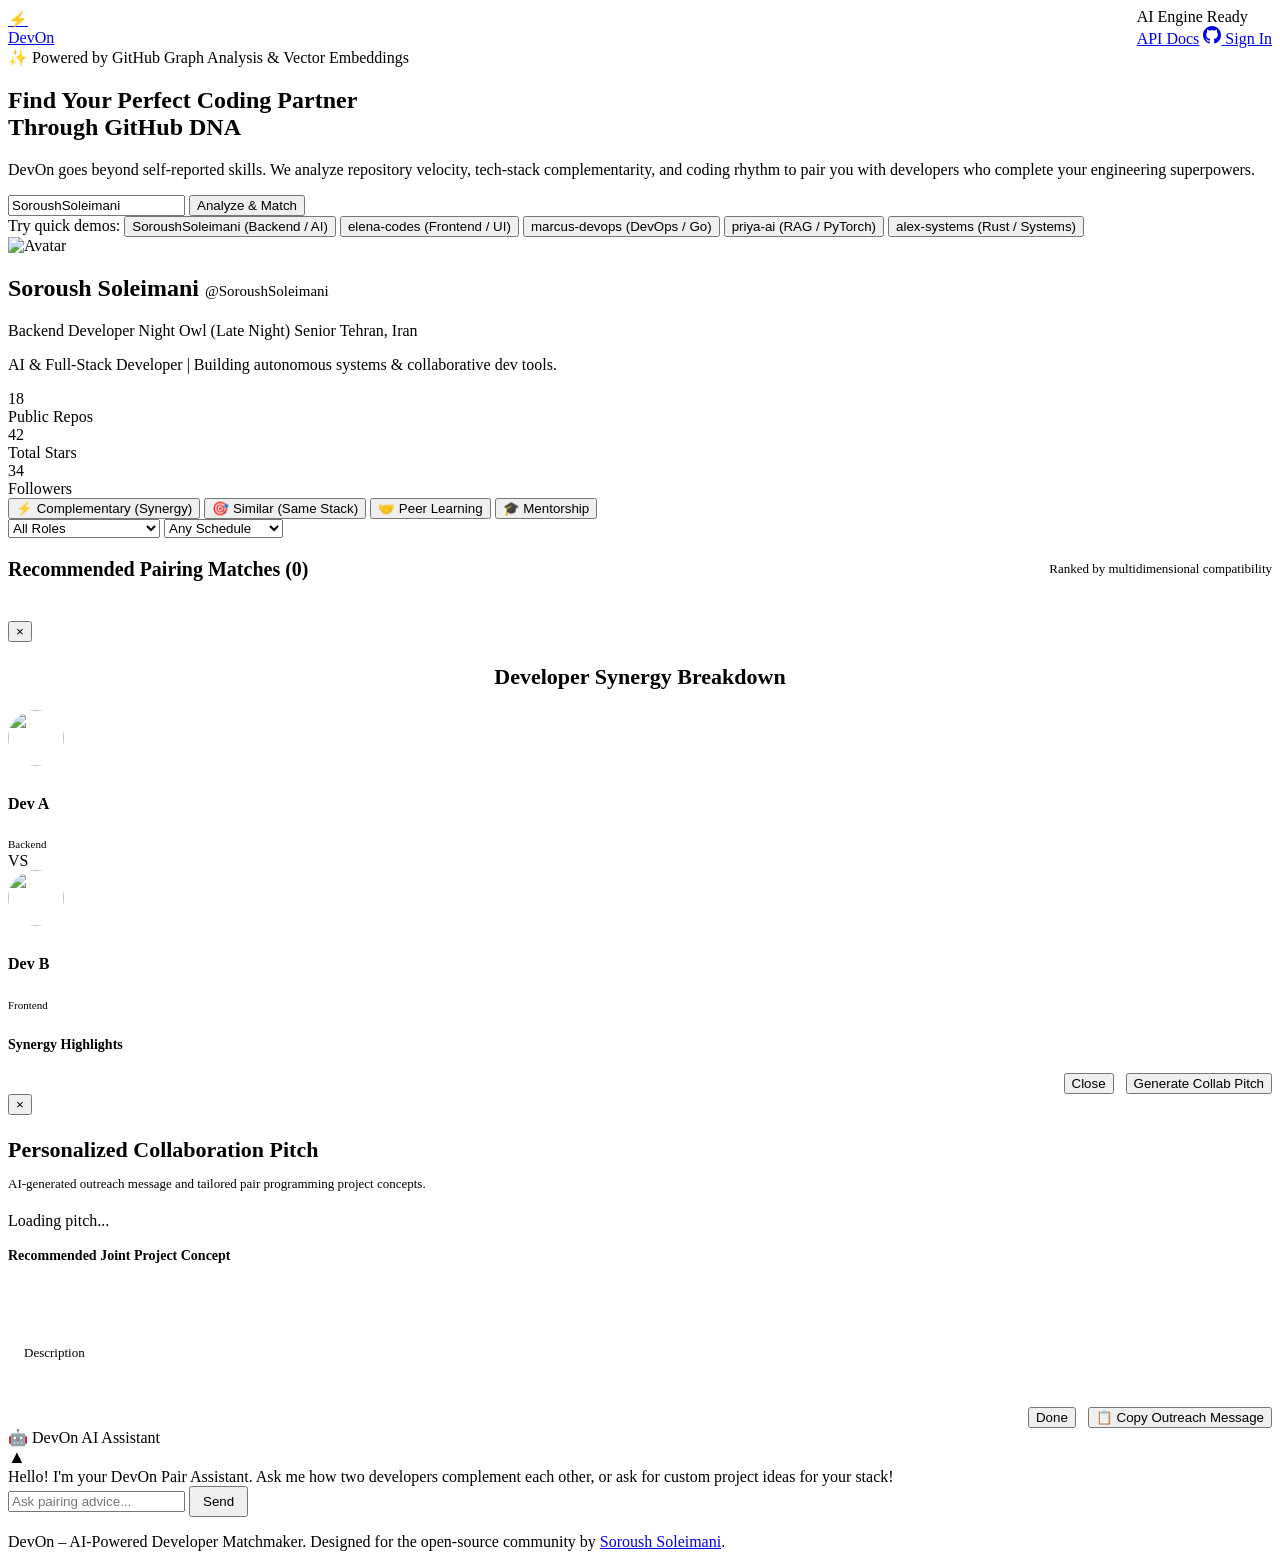
==== frontend/index.html @ 2d8e063f "feat(frontend): build modern matchmaking dashboard with live GitHub analyzer" ====
<!DOCTYPE html>
<html lang="en">
<head>
  <meta charset="UTF-8">
  <meta name="viewport" content="width=device-width, initial-scale=1.0">
  <title>DevOn – AI Developer Matchmaker</title>
  <meta name="description" content="AI-powered developer matchmaker finding compatible coding partners using GitHub data analysis, work rhythm insights, and vector embeddings.">
  <link rel="preconnect" href="https://fonts.googleapis.com">
  <link rel="preconnect" href="https://fonts.gstatic.com" crossorigin>
  <link href="https://fonts.googleapis.com/css2?family=Outfit:wght@400;500;600;700;800&family=Inter:wght@400;500;600&display=swap" rel="stylesheet">
  <link rel="stylesheet" href="/static/css/style.css">
  <link rel="icon" href="data:image/svg+xml,<svg xmlns=%22http://www.w3.org/2000/svg%22 viewBox=%220 0 100 100%22><text y=%22.9em%22 font-size=%2290%22>⚡</text></svg>">
</head>
<body>

  <!-- Navigation -->
  <header class="navbar">
    <div class="container" style="display: flex; justify-content: space-between; align-items: center; width: 100%;">
      <a href="/" class="logo-group">
        <div class="logo-icon">⚡</div>
        <div class="logo-text">DevOn</div>
      </a>
      <div class="nav-links">
        <div class="status-badge" id="systemStatus">
          <div class="status-dot"></div>
          <span>AI Engine Ready</span>
        </div>
        <a href="/docs" target="_blank" class="btn btn-glass" id="apiDocsBtn">API Docs</a>
        <a href="/api/v1/auth/login" class="btn btn-primary" id="githubAuthBtn">
          <svg width="18" height="18" viewBox="0 0 24 24" fill="currentColor">
            <path d="M12 0C5.37 0 0 5.37 0 12c0 5.31 3.435 9.795 8.205 11.385.6.105.825-.255.825-.57 0-.285-.015-1.23-.015-2.235-3.015.555-3.795-.735-4.035-1.41-.135-.345-.72-1.41-1.23-1.695-.42-.225-1.02-.78-.015-.795.945-.015 1.62.87 1.845 1.23 1.08 1.815 2.805 1.305 3.495.99.105-.78.42-1.305.765-1.605-2.67-.3-5.46-1.335-5.46-5.925 0-1.305.465-2.385 1.23-3.225-.12-.3-.54-1.53.12-3.18 0 0 1.005-.315 3.3 1.23.96-.27 1.98-.405 3-.405s2.04.135 3 .405c2.295-1.56 3.3-1.23 3.3-1.23.66 1.65.24 2.88.12 3.18.765.84 1.23 1.905 1.23 3.225 0 4.605-2.805 5.625-5.475 5.925.435.375.81 1.095.81 2.22 0 1.605-.015 2.895-.015 3.3 0 .315.225.69.825.57A12.02 12.02 0 0024 12c0-6.63-5.37-12-12-12z"/>
          </svg>
          <span>Sign In</span>
        </a>
      </div>
    </div>
  </header>

  <main class="container">
    <!-- Hero Section -->
    <section class="hero-section">
      <div class="hero-pill">✨ Powered by GitHub Graph Analysis & Vector Embeddings</div>
      <h1 class="hero-title">Find Your Perfect Coding Partner<br>Through <span>GitHub DNA</span></h1>
      <p class="hero-subtitle">
        DevOn goes beyond self-reported skills. We analyze repository velocity, tech-stack complementarity, 
        and coding rhythm to pair you with developers who complete your engineering superpowers.
      </p>

      <!-- Live Search Box -->
      <div class="search-container">
        <form id="searchForm" class="search-box">
          <input type="text" id="usernameInput" class="search-input" placeholder="Enter any GitHub username (e.g. SoroushSoleimani)..." autocomplete="off" value="SoroushSoleimani">
          <button type="submit" class="btn btn-primary" id="analyzeBtn">Analyze & Match</button>
        </form>
      </div>

      <!-- Quick Seed Selection -->
      <div class="quick-picks">
        <span class="quick-label">Try quick demos:</span>
        <button class="badge-tag active" data-user="SoroushSoleimani">SoroushSoleimani (Backend / AI)</button>
        <button class="badge-tag" data-user="elena-codes">elena-codes (Frontend / UI)</button>
        <button class="badge-tag" data-user="marcus-devops">marcus-devops (DevOps / Go)</button>
        <button class="badge-tag" data-user="priya-ai">priya-ai (RAG / PyTorch)</button>
        <button class="badge-tag" data-user="alex-systems">alex-systems (Rust / Systems)</button>
      </div>
    </section>

    <!-- Active User Profile Banner -->
    <section class="user-banner" id="userBanner">
      <div class="user-banner-grid">
        <div class="user-avatar-wrap">
          <img id="userAvatar" src="https://avatars.githubusercontent.com/u/140951703?v=4" alt="Avatar" class="user-avatar">
        </div>
        <div class="user-info">
          <h2 id="userName">Soroush Soleimani <span style="font-size: 15px; color: var(--text-muted); font-weight: normal;" id="userLogin">@SoroushSoleimani</span></h2>
          <div class="user-meta-chips" id="userChips">
            <span class="chip chip-role" id="userRoleChip">Backend Developer</span>
            <span class="chip chip-rhythm" id="userRhythmChip">Night Owl (Late Night)</span>
            <span class="chip" id="userTierChip">Senior</span>
            <span class="chip" id="userLocationChip">Tehran, Iran</span>
          </div>
          <p class="user-bio" id="userBio">AI & Full-Stack Developer | Building autonomous systems & collaborative dev tools.</p>
        </div>
        <div class="user-stats-box">
          <div class="stat-item">
            <div class="stat-value" id="userReposCount">18</div>
            <div class="stat-label">Public Repos</div>
          </div>
          <div class="stat-item">
            <div class="stat-value" id="userStarsCount">42</div>
            <div class="stat-label">Total Stars</div>
          </div>
          <div class="stat-item">
            <div class="stat-value" id="userFollowersCount">34</div>
            <div class="stat-label">Followers</div>
          </div>
        </div>
      </div>
    </section>

    <!-- Filter Controls Bar -->
    <section class="filter-bar">
      <div class="mode-pills" id="modePills">
        <button class="mode-pill active" data-mode="complementary">⚡ Complementary (Synergy)</button>
        <button class="mode-pill" data-mode="similar">🎯 Similar (Same Stack)</button>
        <button class="mode-pill" data-mode="peer_learning">🤝 Peer Learning</button>
        <button class="mode-pill" data-mode="mentorship">🎓 Mentorship</button>
      </div>

      <div class="filter-selects">
        <select id="roleFilter" class="select-custom">
          <option value="">All Roles</option>
          <option value="Frontend Developer">Frontend Developer</option>
          <option value="Backend Developer">Backend Developer</option>
          <option value="DevOps & Cloud">DevOps & Cloud</option>
          <option value="AI / Machine Learning">AI / Machine Learning</option>
          <option value="Systems / Low-Level">Systems / Low-Level</option>
          <option value="Mobile Developer">Mobile Developer</option>
        </select>
        <select id="rhythmFilter" class="select-custom">
          <option value="">Any Schedule</option>
          <option value="Night Owl (Late Night)">Night Owl</option>
          <option value="Early Bird (Morning)">Early Bird</option>
          <option value="Balanced">Steady All-Day</option>
          <option value="Weekend Focus">Weekend Focus</option>
        </select>
      </div>
    </section>

    <!-- Matches Grid -->
    <section>
      <div style="display: flex; justify-content: space-between; align-items: center; margin-bottom: 20px;">
        <h3 style="font-size: 20px; font-weight: 700;">Recommended Pairing Matches (<span id="matchesCount">0</span>)</h3>
        <span style="font-size: 13px; color: var(--text-muted);">Ranked by multidimensional compatibility</span>
      </div>
      <div class="matches-grid" id="matchesGrid">
        <!-- Rendered dynamically by app.js -->
      </div>
    </section>
  </main>

  <!-- Side-by-Side Comparison Modal -->
  <div class="modal-overlay" id="compareModal">
    <div class="modal-content">
      <button class="modal-close" id="closeCompareModal">&times;</button>
      <h3 style="font-size: 22px; font-weight: 800; margin-bottom: 20px; text-align: center;">Developer Synergy Breakdown</h3>

      <div class="compare-header">
        <div class="compare-card">
          <img id="compAvatarA" src="" alt="" style="width: 56px; height: 56px; border-radius: 50%; margin-bottom: 8px;">
          <h4 id="compNameA" style="font-size: 16px;">Dev A</h4>
          <span id="compRoleA" class="chip chip-role" style="font-size: 11px;">Backend</span>
        </div>
        <div class="compare-vs">VS</div>
        <div class="compare-card">
          <img id="compAvatarB" src="" alt="" style="width: 56px; height: 56px; border-radius: 50%; margin-bottom: 8px;">
          <h4 id="compNameB" style="font-size: 16px;">Dev B</h4>
          <span id="compRoleB" class="chip chip-role" style="font-size: 11px;">Frontend</span>
        </div>
      </div>

      <div class="breakdown-bars" id="modalBreakdownBars" style="margin-bottom: 24px;">
        <!-- Injected dynamically -->
      </div>

      <div style="margin-bottom: 20px;">
        <h4 style="font-size: 14px; font-weight: 700; color: var(--accent-cyan); margin-bottom: 8px;">Synergy Highlights</h4>
        <ul id="compSynergiesList" style="padding-left: 18px; color: var(--text-secondary); font-size: 13px; line-height: 1.8;"></ul>
      </div>

      <div style="display: flex; gap: 12px; justify-content: flex-end;">
        <button class="btn btn-glass" id="closeCompareBtn">Close</button>
        <button class="btn btn-primary" id="openPitchFromCompareBtn">Generate Collab Pitch</button>
      </div>
    </div>
  </div>

  <!-- Collaboration Pitch Modal -->
  <div class="modal-overlay" id="pitchModal">
    <div class="modal-content">
      <button class="modal-close" id="closePitchModal">&times;</button>
      <h3 style="font-size: 22px; font-weight: 800; margin-bottom: 8px;">Personalized Collaboration Pitch</h3>
      <p style="font-size: 13px; color: var(--text-secondary); margin-bottom: 20px;">
        AI-generated outreach message and tailored pair programming project concepts.
      </p>

      <div class="pitch-box" id="pitchTextBox">Loading pitch...</div>

      <h4 style="font-size: 14px; font-weight: 700; color: var(--accent-cyan); margin-bottom: 10px;">Recommended Joint Project Concept</h4>
      <div id="projectIdeaBox" style="background: rgba(255, 255, 255, 0.03); border: 1px solid var(--border-subtle); border-radius: var(--radius-md); padding: 16px; margin-bottom: 20px;">
        <h5 id="ideaTitle" style="font-size: 15px; font-weight: 700; color: #fff; margin-bottom: 4px;">Project Title</h5>
        <p id="ideaDesc" style="font-size: 13px; color: var(--text-secondary); margin-bottom: 10px;">Description</p>
        <div id="ideaStackChips" style="display: flex; gap: 6px; flex-wrap: wrap;"></div>
      </div>

      <div style="display: flex; gap: 12px; justify-content: flex-end;">
        <button class="btn btn-glass" id="closePitchBtn">Done</button>
        <button class="btn btn-primary" id="copyPitchBtn">📋 Copy Outreach Message</button>
      </div>
    </div>
  </div>

  <!-- Floating AI Assistant Drawer -->
  <div class="ai-drawer minimized" id="aiDrawer">
    <div class="drawer-header" id="drawerHeader">
      <div class="drawer-title">
        <span>🤖</span>
        <span>DevOn AI Assistant</span>
      </div>
      <span style="font-size: 18px; color: var(--text-muted);" id="drawerToggleIcon">▲</span>
    </div>
    <div class="drawer-body" id="chatBody">
      <div class="chat-bubble bubble-ai">
        Hello! I'm your DevOn Pair Assistant. Ask me how two developers complement each other, 
        or ask for custom project ideas for your stack!
      </div>
    </div>
    <form class="drawer-footer" id="chatForm">
      <input type="text" id="chatInput" class="drawer-input" placeholder="Ask pairing advice..." autocomplete="off">
      <button type="submit" class="btn btn-primary" style="padding: 6px 12px;">Send</button>
    </form>
  </div>

  <!-- Footer -->
  <footer>
    <div class="container">
      <p>DevOn – AI-Powered Developer Matchmaker. Designed for the open-source community by <a href="https://github.com/SoroushSoleimani" target="_blank">Soroush Soleimani</a>.</p>
    </div>
  </footer>

  <script src="/static/js/app.js"></script>
</body>
</html>
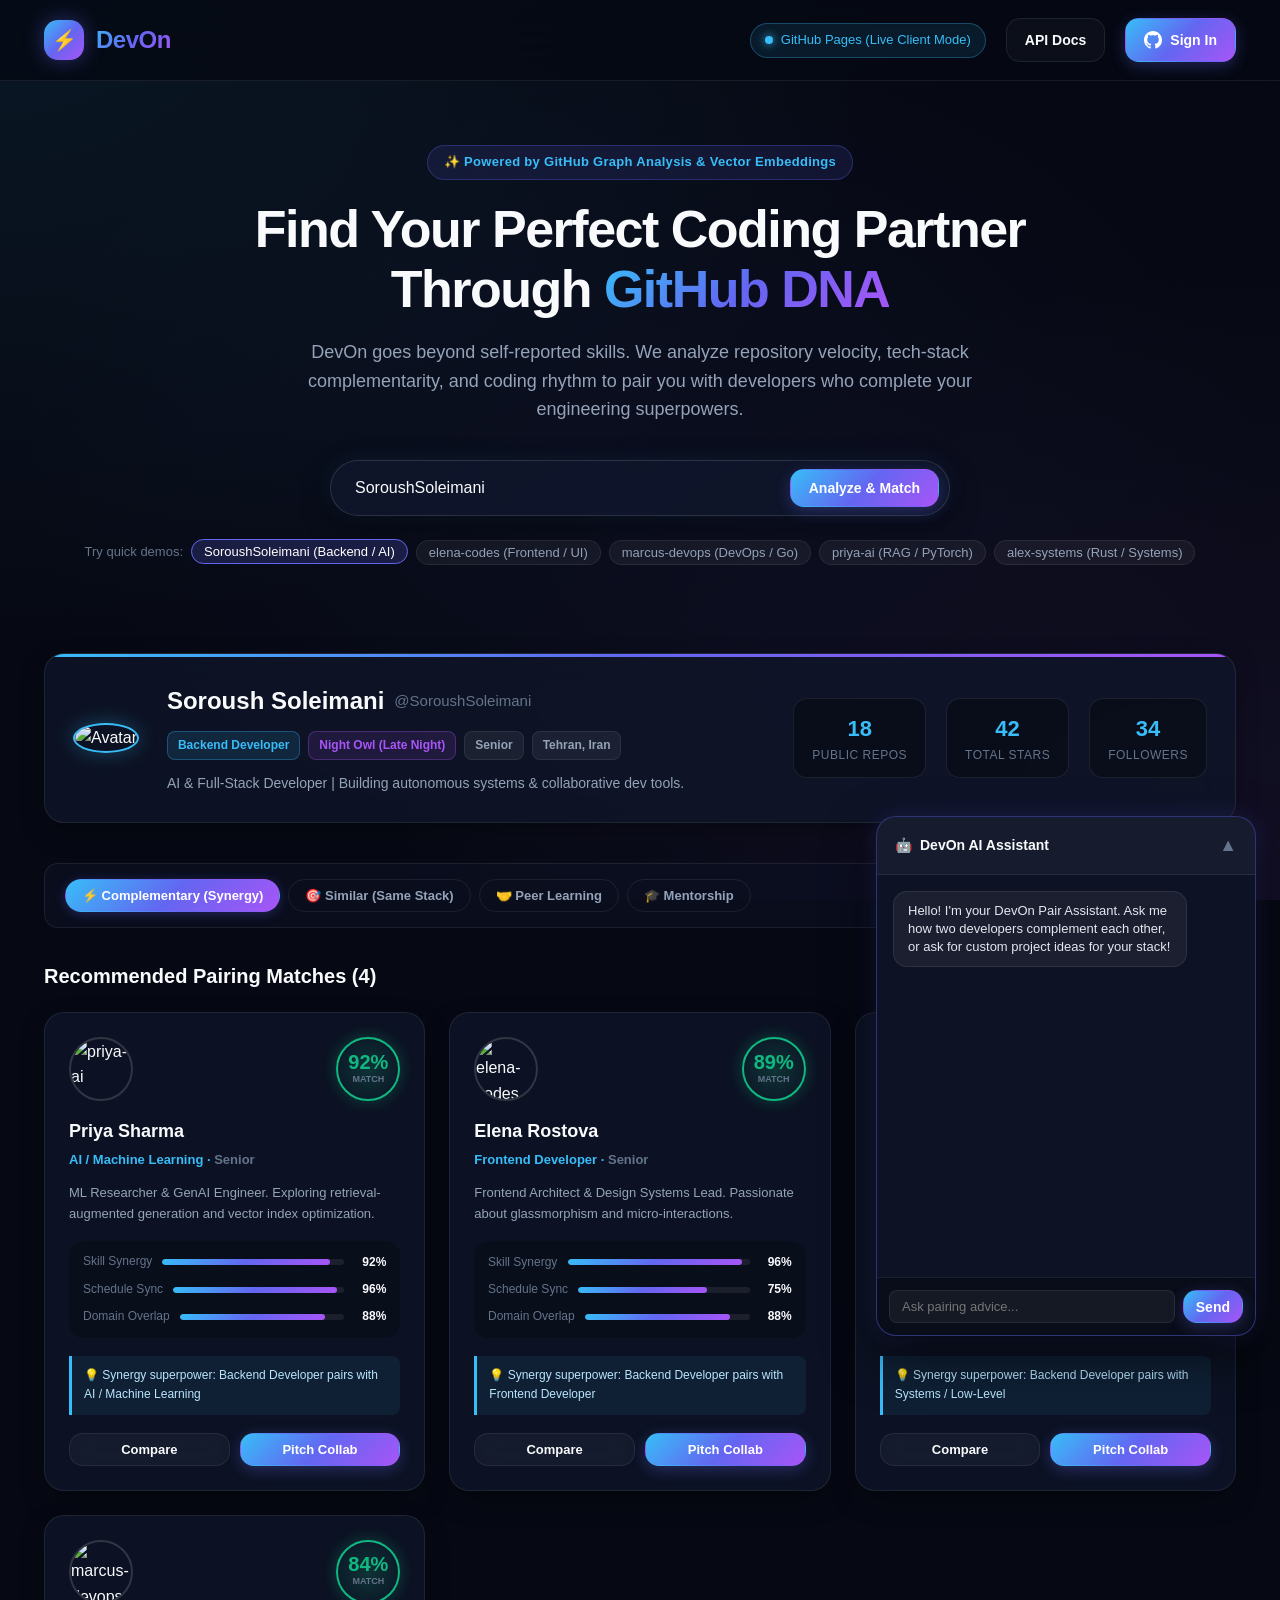
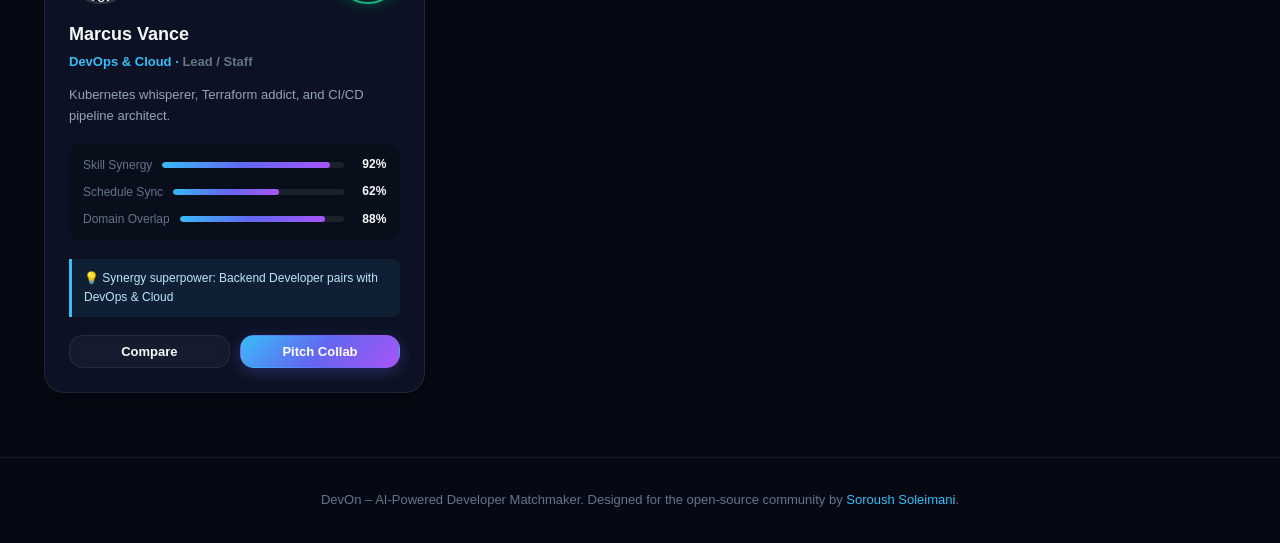
==== commit 8350d418: "feat(pages): add standalone client engine and relative asset paths for GitHub Pages" ====
--- a/frontend/index.html
+++ b/frontend/index.html
@@ -8,7 +8,7 @@
   <link rel="preconnect" href="https://fonts.googleapis.com">
   <link rel="preconnect" href="https://fonts.gstatic.com" crossorigin>
   <link href="https://fonts.googleapis.com/css2?family=Outfit:wght@400;500;600;700;800&family=Inter:wght@400;500;600&display=swap" rel="stylesheet">
-  <link rel="stylesheet" href="/static/css/style.css">
+  <link rel="stylesheet" href="css/style.css">
   <link rel="icon" href="data:image/svg+xml,<svg xmlns=%22http://www.w3.org/2000/svg%22 viewBox=%220 0 100 100%22><text y=%22.9em%22 font-size=%2290%22>⚡</text></svg>">
 </head>
 <body>
@@ -228,6 +228,6 @@
     </div>
   </footer>
 
-  <script src="/static/js/app.js"></script>
+  <script src="js/app.js"></script>
 </body>
 </html>
--- a/frontend/css/style.css
+++ b/frontend/css/style.css
@@ -0,0 +1,846 @@
+/* ==========================================================================
+   DevOn Design System: Modern Glassmorphic Cyber-Minimalist Theme
+   ========================================================================== */
+
+:root {
+  --bg-primary: #060913;
+  --bg-secondary: #0d1224;
+  --bg-card: rgba(16, 23, 44, 0.7);
+  --bg-card-hover: rgba(22, 33, 62, 0.85);
+  --bg-glass: rgba(255, 255, 255, 0.03);
+
+  --border-subtle: rgba(255, 255, 255, 0.08);
+  --border-active: rgba(99, 102, 241, 0.4);
+  --border-glow: rgba(56, 189, 248, 0.5);
+
+  --text-primary: #f8fafc;
+  --text-secondary: #94a3b8;
+  --text-muted: #64748b;
+
+  --accent-cyan: #38bdf8;
+  --accent-blue: #6366f1;
+  --accent-purple: #a855f7;
+  --accent-emerald: #10b981;
+  --accent-amber: #f59e0b;
+  --accent-rose: #f43f5e;
+
+  --gradient-neon: linear-gradient(135deg, #38bdf8 0%, #6366f1 50%, #a855f7 100%);
+  --gradient-card: linear-gradient(180deg, rgba(255, 255, 255, 0.04) 0%, rgba(255, 255, 255, 0.01) 100%);
+  --gradient-radial: radial-gradient(circle at 50% 0%, rgba(99, 102, 241, 0.15) 0%, transparent 70%);
+
+  --radius-sm: 8px;
+  --radius-md: 14px;
+  --radius-lg: 20px;
+  --radius-full: 9999px;
+
+  --shadow-glow: 0 0 25px rgba(56, 189, 248, 0.15);
+  --shadow-card: 0 10px 30px -10px rgba(0, 0, 0, 0.5);
+  --transition-fast: 0.2s cubic-bezier(0.4, 0, 0.2, 1);
+  --transition-smooth: 0.35s cubic-bezier(0.16, 1, 0.3, 1);
+}
+
+* {
+  box-sizing: border-box;
+  margin: 0;
+  padding: 0;
+}
+
+body {
+  font-family: 'Outfit', 'Inter', -apple-system, BlinkMacSystemFont, sans-serif;
+  background-color: var(--bg-primary);
+  color: var(--text-primary);
+  line-height: 1.6;
+  min-height: 100vh;
+  overflow-x: hidden;
+  background-image: 
+    radial-gradient(at 0% 0%, rgba(56, 189, 248, 0.08) 0px, transparent 50%),
+    radial-gradient(at 100% 100%, rgba(168, 85, 247, 0.08) 0px, transparent 50%),
+    radial-gradient(at 50% 50%, rgba(99, 102, 241, 0.05) 0px, transparent 70%);
+  background-attachment: fixed;
+}
+
+/* Scrollbar */
+::-webkit-scrollbar {
+  width: 8px;
+}
+::-webkit-scrollbar-track {
+  background: var(--bg-primary);
+}
+::-webkit-scrollbar-thumb {
+  background: rgba(255, 255, 255, 0.15);
+  border-radius: var(--radius-full);
+}
+::-webkit-scrollbar-thumb:hover {
+  background: rgba(255, 255, 255, 0.25);
+}
+
+/* Container */
+.container {
+  max-width: 1240px;
+  margin: 0 auto;
+  padding: 0 24px;
+}
+
+/* Navigation Bar */
+.navbar {
+  display: flex;
+  align-items: center;
+  justify-content: space-between;
+  padding: 18px 0;
+  border-bottom: 1px solid var(--border-subtle);
+  backdrop-filter: blur(20px);
+  position: sticky;
+  top: 0;
+  z-index: 50;
+  background: rgba(6, 9, 19, 0.8);
+}
+
+.logo-group {
+  display: flex;
+  align-items: center;
+  gap: 12px;
+  text-decoration: none;
+}
+
+.logo-icon {
+  width: 40px;
+  height: 40px;
+  background: var(--gradient-neon);
+  border-radius: var(--radius-md);
+  display: flex;
+  align-items: center;
+  justify-content: center;
+  font-weight: 800;
+  font-size: 20px;
+  color: #fff;
+  box-shadow: 0 0 20px rgba(99, 102, 241, 0.4);
+}
+
+.logo-text {
+  font-size: 24px;
+  font-weight: 800;
+  letter-spacing: -0.5px;
+  background: var(--gradient-neon);
+  -webkit-background-clip: text;
+  -webkit-text-fill-color: transparent;
+}
+
+.nav-links {
+  display: flex;
+  align-items: center;
+  gap: 20px;
+}
+
+.status-badge {
+  display: flex;
+  align-items: center;
+  gap: 8px;
+  padding: 6px 14px;
+  background: rgba(16, 185, 129, 0.1);
+  border: 1px solid rgba(16, 185, 129, 0.3);
+  border-radius: var(--radius-full);
+  font-size: 13px;
+  font-weight: 500;
+  color: var(--accent-emerald);
+}
+
+.status-dot {
+  width: 8px;
+  height: 8px;
+  background: var(--accent-emerald);
+  border-radius: 50%;
+  box-shadow: 0 0 10px var(--accent-emerald);
+  animation: pulse 2s infinite;
+}
+
+@keyframes pulse {
+  0%, 100% { opacity: 1; transform: scale(1); }
+  50% { opacity: 0.5; transform: scale(0.85); }
+}
+
+.btn {
+  display: inline-flex;
+  align-items: center;
+  gap: 8px;
+  padding: 10px 18px;
+  border-radius: var(--radius-md);
+  font-size: 14px;
+  font-weight: 600;
+  cursor: pointer;
+  transition: all var(--transition-fast);
+  text-decoration: none;
+  border: 1px solid transparent;
+}
+
+.btn-primary {
+  background: var(--gradient-neon);
+  color: #fff;
+  box-shadow: 0 4px 15px rgba(99, 102, 241, 0.3);
+}
+
+.btn-primary:hover {
+  transform: translateY(-2px);
+  box-shadow: 0 6px 25px rgba(99, 102, 241, 0.5);
+}
+
+.btn-glass {
+  background: var(--bg-glass);
+  border-color: var(--border-subtle);
+  color: var(--text-primary);
+  backdrop-filter: blur(10px);
+}
+
+.btn-glass:hover {
+  background: rgba(255, 255, 255, 0.08);
+  border-color: rgba(255, 255, 255, 0.2);
+}
+
+/* Hero Section */
+.hero-section {
+  padding: 64px 0 40px;
+  text-align: center;
+}
+
+.hero-pill {
+  display: inline-flex;
+  align-items: center;
+  gap: 8px;
+  padding: 6px 16px;
+  background: rgba(99, 102, 241, 0.12);
+  border: 1px solid rgba(99, 102, 241, 0.3);
+  border-radius: var(--radius-full);
+  color: var(--accent-cyan);
+  font-size: 13px;
+  font-weight: 600;
+  margin-bottom: 20px;
+  letter-spacing: 0.3px;
+}
+
+.hero-title {
+  font-size: 52px;
+  font-weight: 800;
+  line-height: 1.15;
+  letter-spacing: -1.5px;
+  margin-bottom: 18px;
+}
+
+.hero-title span {
+  background: var(--gradient-neon);
+  -webkit-background-clip: text;
+  -webkit-text-fill-color: transparent;
+}
+
+.hero-subtitle {
+  font-size: 18px;
+  color: var(--text-secondary);
+  max-width: 680px;
+  margin: 0 auto 36px;
+  line-height: 1.6;
+}
+
+/* Search Bar */
+.search-container {
+  max-width: 620px;
+  margin: 0 auto 24px;
+  position: relative;
+}
+
+.search-box {
+  display: flex;
+  align-items: center;
+  background: rgba(16, 23, 44, 0.85);
+  border: 1px solid rgba(255, 255, 255, 0.12);
+  border-radius: var(--radius-full);
+  padding: 8px 10px 8px 24px;
+  box-shadow: 0 10px 30px rgba(0, 0, 0, 0.4), 0 0 20px rgba(56, 189, 248, 0.1);
+  transition: all var(--transition-fast);
+}
+
+.search-box:focus-within {
+  border-color: var(--accent-cyan);
+  box-shadow: 0 10px 35px rgba(0, 0, 0, 0.6), 0 0 30px rgba(56, 189, 248, 0.25);
+}
+
+.search-input {
+  flex: 1;
+  background: transparent;
+  border: none;
+  color: var(--text-primary);
+  font-size: 16px;
+  font-family: inherit;
+  outline: none;
+}
+
+.search-input::placeholder {
+  color: var(--text-muted);
+}
+
+/* Seed Quick Badges */
+.quick-picks {
+  display: flex;
+  align-items: center;
+  justify-content: center;
+  gap: 8px;
+  flex-wrap: wrap;
+  margin-bottom: 48px;
+}
+
+.quick-label {
+  font-size: 13px;
+  color: var(--text-muted);
+  font-weight: 500;
+}
+
+.badge-tag {
+  background: rgba(255, 255, 255, 0.05);
+  border: 1px solid var(--border-subtle);
+  border-radius: var(--radius-full);
+  padding: 4px 12px;
+  font-size: 13px;
+  color: var(--text-secondary);
+  cursor: pointer;
+  transition: all var(--transition-fast);
+}
+
+.badge-tag:hover, .badge-tag.active {
+  background: rgba(99, 102, 241, 0.2);
+  border-color: var(--accent-blue);
+  color: #fff;
+  transform: translateY(-1px);
+}
+
+/* User Card Banner */
+.user-banner {
+  background: var(--bg-card);
+  border: 1px solid var(--border-subtle);
+  border-radius: var(--radius-lg);
+  padding: 28px;
+  margin-bottom: 40px;
+  backdrop-filter: blur(16px);
+  position: relative;
+  overflow: hidden;
+  box-shadow: var(--shadow-card);
+}
+
+.user-banner::before {
+  content: '';
+  position: absolute;
+  top: 0;
+  left: 0;
+  right: 0;
+  height: 3px;
+  background: var(--gradient-neon);
+}
+
+.user-banner-grid {
+  display: grid;
+  grid-template-columns: auto 1fr auto;
+  gap: 28px;
+  align-items: center;
+}
+
+.user-avatar-wrap {
+  position: relative;
+}
+
+.user-avatar {
+  width: 90px;
+  height: 90px;
+  border-radius: 50%;
+  border: 2px solid var(--accent-cyan);
+  object-fit: cover;
+  box-shadow: 0 0 20px rgba(56, 189, 248, 0.3);
+}
+
+.user-info h2 {
+  font-size: 24px;
+  font-weight: 700;
+  margin-bottom: 6px;
+  display: flex;
+  align-items: center;
+  gap: 10px;
+}
+
+.user-meta-chips {
+  display: flex;
+  gap: 8px;
+  flex-wrap: wrap;
+  margin: 10px 0 12px;
+}
+
+.chip {
+  padding: 4px 10px;
+  border-radius: var(--radius-sm);
+  font-size: 12px;
+  font-weight: 600;
+  background: rgba(255, 255, 255, 0.06);
+  color: var(--text-secondary);
+  border: 1px solid var(--border-subtle);
+}
+
+.chip-role {
+  background: rgba(56, 189, 248, 0.12);
+  color: var(--accent-cyan);
+  border-color: rgba(56, 189, 248, 0.3);
+}
+
+.chip-rhythm {
+  background: rgba(168, 85, 247, 0.12);
+  color: var(--accent-purple);
+  border-color: rgba(168, 85, 247, 0.3);
+}
+
+.user-bio {
+  color: var(--text-secondary);
+  font-size: 14px;
+  max-width: 600px;
+}
+
+.user-stats-box {
+  display: flex;
+  gap: 20px;
+  text-align: center;
+}
+
+.stat-item {
+  background: rgba(0, 0, 0, 0.3);
+  padding: 12px 18px;
+  border-radius: var(--radius-md);
+  border: 1px solid var(--border-subtle);
+}
+
+.stat-value {
+  font-size: 22px;
+  font-weight: 700;
+  color: var(--accent-cyan);
+}
+
+.stat-label {
+  font-size: 12px;
+  color: var(--text-muted);
+  text-transform: uppercase;
+  letter-spacing: 0.5px;
+}
+
+/* Filter Controls Bar */
+.filter-bar {
+  display: flex;
+  align-items: center;
+  justify-content: space-between;
+  background: rgba(13, 18, 36, 0.6);
+  border: 1px solid var(--border-subtle);
+  border-radius: var(--radius-md);
+  padding: 14px 20px;
+  margin-bottom: 32px;
+  gap: 16px;
+  flex-wrap: wrap;
+}
+
+.mode-pills {
+  display: flex;
+  gap: 8px;
+}
+
+.mode-pill {
+  background: transparent;
+  border: 1px solid var(--border-subtle);
+  color: var(--text-secondary);
+  padding: 8px 16px;
+  border-radius: var(--radius-full);
+  font-size: 13px;
+  font-weight: 600;
+  cursor: pointer;
+  transition: all var(--transition-fast);
+}
+
+.mode-pill.active {
+  background: var(--gradient-neon);
+  color: #fff;
+  border-color: transparent;
+  box-shadow: 0 2px 12px rgba(99, 102, 241, 0.3);
+}
+
+.filter-selects {
+  display: flex;
+  gap: 12px;
+}
+
+.select-custom {
+  background: var(--bg-secondary);
+  color: var(--text-primary);
+  border: 1px solid var(--border-subtle);
+  border-radius: var(--radius-sm);
+  padding: 8px 14px;
+  font-size: 13px;
+  outline: none;
+  cursor: pointer;
+}
+
+/* Match Grid */
+.matches-grid {
+  display: grid;
+  grid-template-columns: repeat(auto-fill, minmax(360px, 1fr));
+  gap: 24px;
+  margin-bottom: 64px;
+}
+
+.match-card {
+  background: var(--bg-card);
+  border: 1px solid var(--border-subtle);
+  border-radius: var(--radius-lg);
+  padding: 24px;
+  backdrop-filter: blur(16px);
+  position: relative;
+  transition: all var(--transition-smooth);
+  box-shadow: var(--shadow-card);
+  display: flex;
+  flex-direction: column;
+}
+
+.match-card:hover {
+  transform: translateY(-6px);
+  border-color: var(--border-glow);
+  box-shadow: var(--shadow-glow), var(--shadow-card);
+}
+
+.card-header {
+  display: flex;
+  align-items: flex-start;
+  justify-content: space-between;
+  margin-bottom: 16px;
+}
+
+.candidate-avatar {
+  width: 64px;
+  height: 64px;
+  border-radius: 50%;
+  border: 2px solid rgba(255, 255, 255, 0.15);
+  object-fit: cover;
+}
+
+.score-badge {
+  display: flex;
+  flex-direction: column;
+  align-items: center;
+  justify-content: center;
+  width: 64px;
+  height: 64px;
+  border-radius: 50%;
+  background: radial-gradient(circle, rgba(16, 185, 129, 0.2) 0%, rgba(13, 18, 36, 0.8) 100%);
+  border: 2px solid var(--accent-emerald);
+  box-shadow: 0 0 15px rgba(16, 185, 129, 0.3);
+}
+
+.score-number {
+  font-size: 20px;
+  font-weight: 800;
+  color: var(--accent-emerald);
+  line-height: 1;
+}
+
+.score-label {
+  font-size: 9px;
+  text-transform: uppercase;
+  color: var(--text-muted);
+  font-weight: 600;
+}
+
+.candidate-name {
+  font-size: 18px;
+  font-weight: 700;
+  margin-bottom: 4px;
+}
+
+.candidate-role {
+  color: var(--accent-cyan);
+  font-size: 13px;
+  font-weight: 600;
+  margin-bottom: 12px;
+}
+
+.candidate-bio {
+  font-size: 13px;
+  color: var(--text-secondary);
+  margin-bottom: 16px;
+  display: -webkit-box;
+  -webkit-line-clamp: 2;
+  -webkit-box-orient: vertical;
+  overflow: hidden;
+  height: 42px;
+}
+
+/* Breakdown Mini-Bars */
+.breakdown-bars {
+  display: flex;
+  flex-direction: column;
+  gap: 8px;
+  background: rgba(0, 0, 0, 0.25);
+  padding: 12px 14px;
+  border-radius: var(--radius-md);
+  margin-bottom: 18px;
+}
+
+.bar-row {
+  display: flex;
+  align-items: center;
+  justify-content: space-between;
+  font-size: 12px;
+}
+
+.bar-name {
+  color: var(--text-muted);
+}
+
+.bar-track {
+  flex: 1;
+  height: 6px;
+  background: rgba(255, 255, 255, 0.08);
+  border-radius: var(--radius-full);
+  margin: 0 10px;
+  overflow: hidden;
+}
+
+.bar-fill {
+  height: 100%;
+  border-radius: var(--radius-full);
+  background: var(--gradient-neon);
+  transition: width 1s ease-out;
+}
+
+.bar-val {
+  font-weight: 700;
+  color: var(--text-primary);
+  width: 32px;
+  text-align: right;
+}
+
+/* Synergy reason callout */
+.synergy-callout {
+  background: rgba(56, 189, 248, 0.08);
+  border-left: 3px solid var(--accent-cyan);
+  padding: 10px 12px;
+  border-radius: 0 var(--radius-sm) var(--radius-sm) 0;
+  font-size: 12px;
+  color: #bae6fd;
+  margin-bottom: 18px;
+}
+
+/* Card Actions */
+.card-actions {
+  display: flex;
+  gap: 10px;
+  margin-top: auto;
+}
+
+.card-actions .btn {
+  flex: 1;
+  justify-content: center;
+  font-size: 13px;
+  padding: 8px 12px;
+}
+
+/* Modal Styling */
+.modal-overlay {
+  position: fixed;
+  top: 0;
+  left: 0;
+  right: 0;
+  bottom: 0;
+  background: rgba(4, 6, 14, 0.85);
+  backdrop-filter: blur(12px);
+  display: none;
+  align-items: center;
+  justify-content: center;
+  z-index: 100;
+  padding: 20px;
+}
+
+.modal-overlay.active {
+  display: flex;
+}
+
+.modal-content {
+  background: var(--bg-secondary);
+  border: 1px solid var(--border-active);
+  border-radius: var(--radius-lg);
+  max-width: 780px;
+  width: 100%;
+  max-height: 90vh;
+  overflow-y: auto;
+  padding: 32px;
+  box-shadow: 0 25px 60px rgba(0, 0, 0, 0.7), var(--shadow-glow);
+  position: relative;
+  animation: modalIn 0.3s cubic-bezier(0.16, 1, 0.3, 1);
+}
+
+@keyframes modalIn {
+  from { opacity: 0; transform: scale(0.95); }
+  to { opacity: 1; transform: scale(1); }
+}
+
+.modal-close {
+  position: absolute;
+  top: 20px;
+  right: 20px;
+  background: transparent;
+  border: none;
+  font-size: 24px;
+  color: var(--text-muted);
+  cursor: pointer;
+  transition: color var(--transition-fast);
+}
+
+.modal-close:hover {
+  color: #fff;
+}
+
+/* Side-by-side comparison layout */
+.compare-header {
+  display: grid;
+  grid-template-columns: 1fr auto 1fr;
+  align-items: center;
+  gap: 20px;
+  text-align: center;
+  margin-bottom: 28px;
+}
+
+.compare-card {
+  background: rgba(255, 255, 255, 0.03);
+  padding: 20px;
+  border-radius: var(--radius-md);
+  border: 1px solid var(--border-subtle);
+}
+
+.compare-vs {
+  font-size: 20px;
+  font-weight: 800;
+  background: var(--gradient-neon);
+  -webkit-background-clip: text;
+  -webkit-text-fill-color: transparent;
+}
+
+/* Pitch text area */
+.pitch-box {
+  background: rgba(0, 0, 0, 0.4);
+  border: 1px solid var(--border-subtle);
+  border-radius: var(--radius-md);
+  padding: 16px;
+  font-family: monospace;
+  font-size: 13px;
+  color: #e2e8f0;
+  white-space: pre-wrap;
+  margin-bottom: 20px;
+  line-height: 1.5;
+}
+
+/* AI Drawer */
+.ai-drawer {
+  position: fixed;
+  bottom: 24px;
+  right: 24px;
+  width: 380px;
+  max-height: 520px;
+  height: 520px;
+  background: var(--bg-secondary);
+  border: 1px solid var(--border-active);
+  border-radius: var(--radius-lg);
+  box-shadow: 0 20px 50px rgba(0, 0, 0, 0.6), 0 0 25px rgba(99, 102, 241, 0.2);
+  display: flex;
+  flex-direction: column;
+  z-index: 90;
+  overflow: hidden;
+  transition: transform var(--transition-smooth), opacity var(--transition-smooth);
+}
+
+.ai-drawer.minimized {
+  transform: translateY(460px);
+}
+
+.drawer-header {
+  padding: 14px 18px;
+  background: rgba(255, 255, 255, 0.04);
+  border-bottom: 1px solid var(--border-subtle);
+  display: flex;
+  align-items: center;
+  justify-content: space-between;
+  cursor: pointer;
+}
+
+.drawer-title {
+  display: flex;
+  align-items: center;
+  gap: 8px;
+  font-size: 14px;
+  font-weight: 700;
+}
+
+.drawer-body {
+  flex: 1;
+  padding: 16px;
+  overflow-y: auto;
+  display: flex;
+  flex-direction: column;
+  gap: 12px;
+}
+
+.chat-bubble {
+  max-width: 85%;
+  padding: 10px 14px;
+  border-radius: var(--radius-md);
+  font-size: 13px;
+  line-height: 1.4;
+}
+
+.bubble-ai {
+  align-self: flex-start;
+  background: rgba(255, 255, 255, 0.06);
+  border: 1px solid var(--border-subtle);
+  color: #e2e8f0;
+}
+
+.bubble-user {
+  align-self: flex-end;
+  background: var(--accent-blue);
+  color: #fff;
+}
+
+.drawer-footer {
+  padding: 12px;
+  background: rgba(0, 0, 0, 0.3);
+  border-top: 1px solid var(--border-subtle);
+  display: flex;
+  gap: 8px;
+}
+
+.drawer-input {
+  flex: 1;
+  background: rgba(255, 255, 255, 0.05);
+  border: 1px solid var(--border-subtle);
+  border-radius: var(--radius-sm);
+  padding: 8px 12px;
+  color: #fff;
+  font-size: 13px;
+  outline: none;
+}
+
+/* Footer */
+footer {
+  border-top: 1px solid var(--border-subtle);
+  padding: 32px 0;
+  text-align: center;
+  color: var(--text-muted);
+  font-size: 13px;
+}
+
+footer a {
+  color: var(--accent-cyan);
+  text-decoration: none;
+}
+
+@media (max-width: 768px) {
+  .hero-title { font-size: 34px; }
+  .user-banner-grid { grid-template-columns: 1fr; text-align: center; }
+  .user-stats-box { justify-content: center; }
+  .filter-bar { flex-direction: column; align-items: stretch; }
+  .ai-drawer { width: calc(100% - 32px); right: 16px; bottom: 16px; }
+}
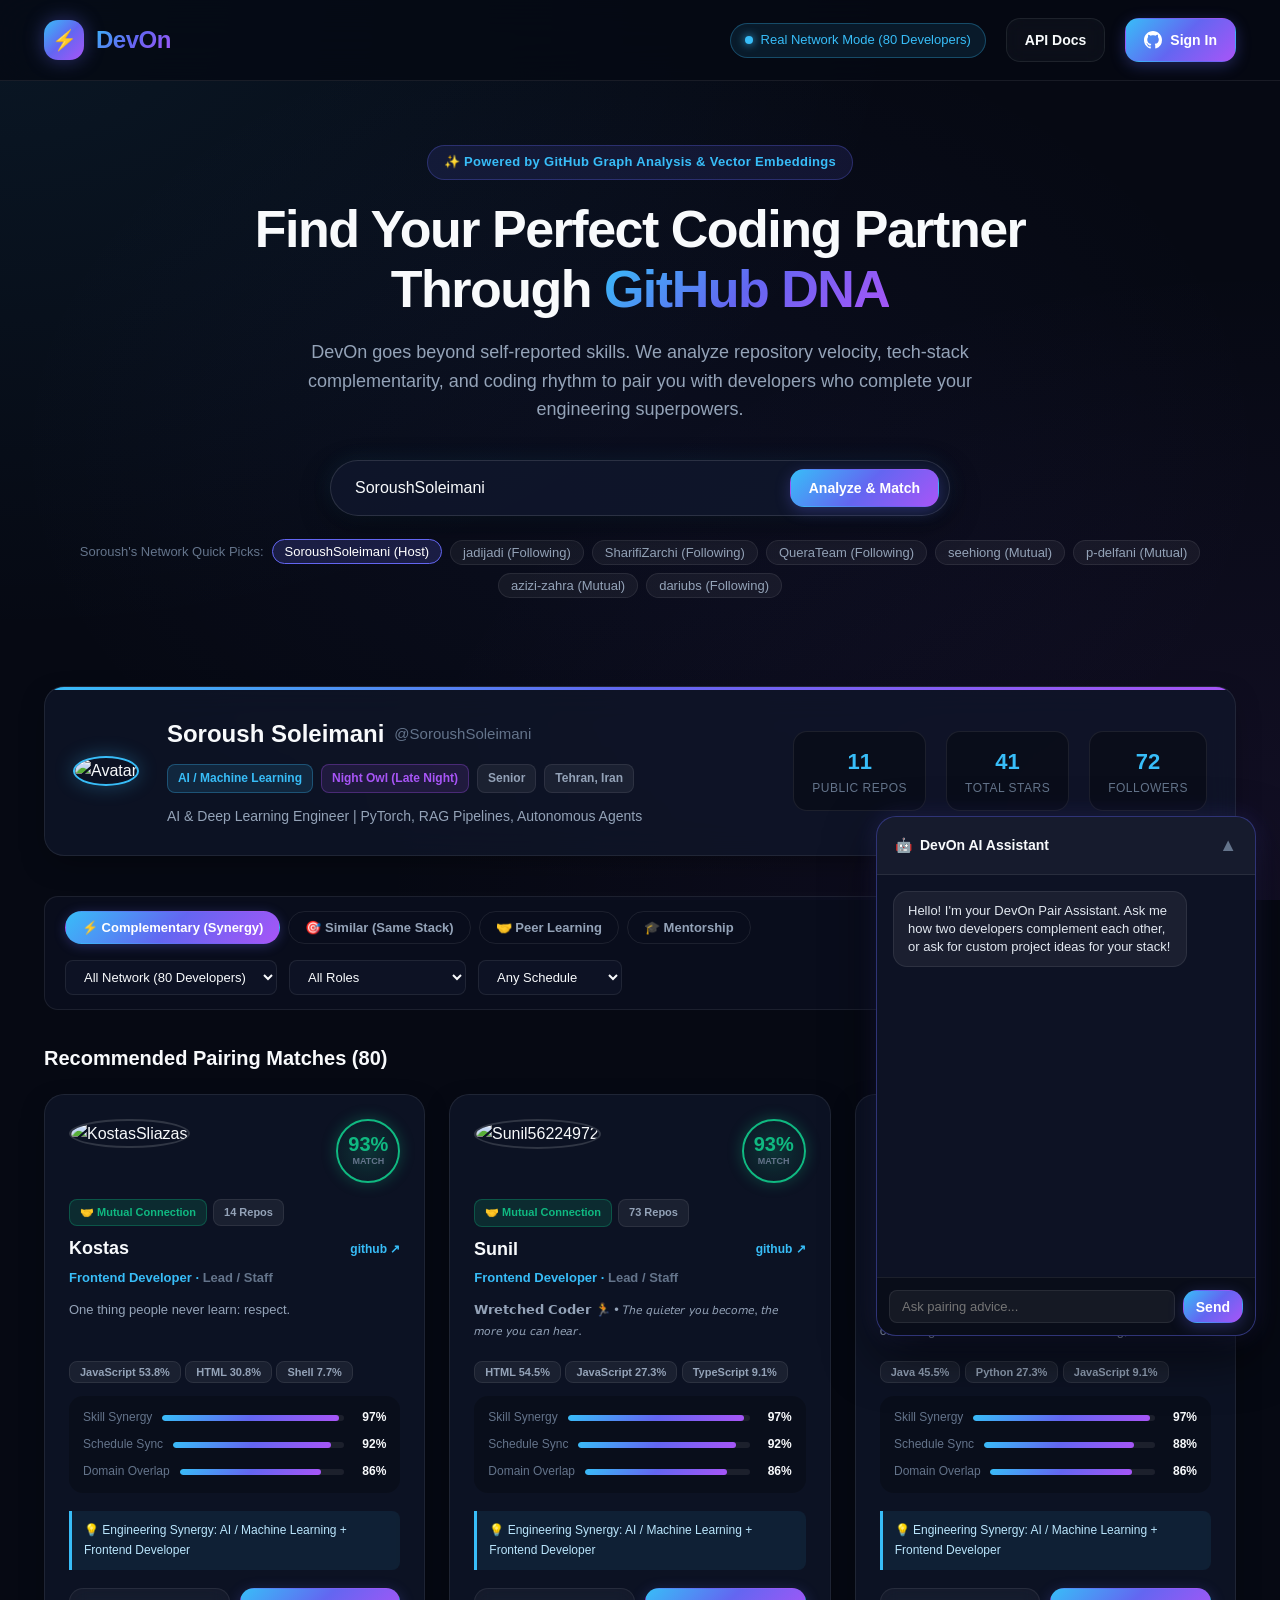
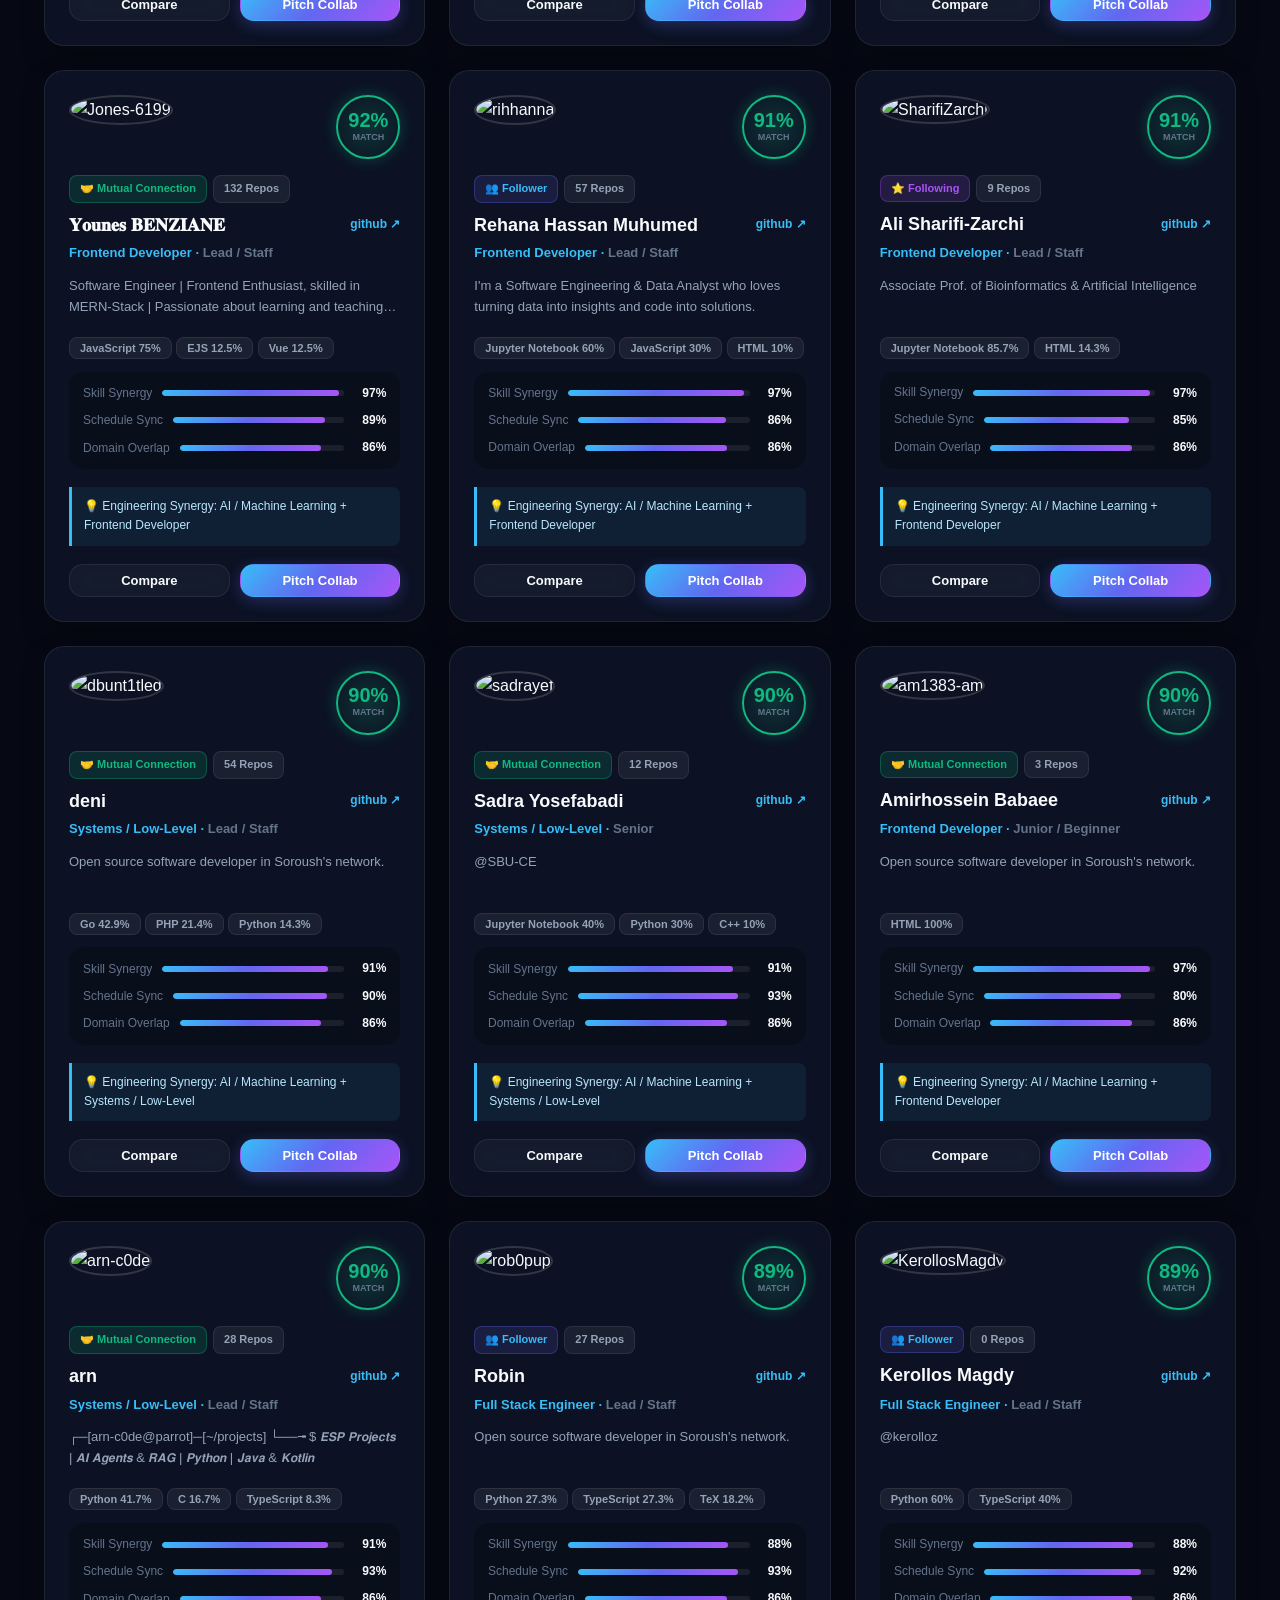
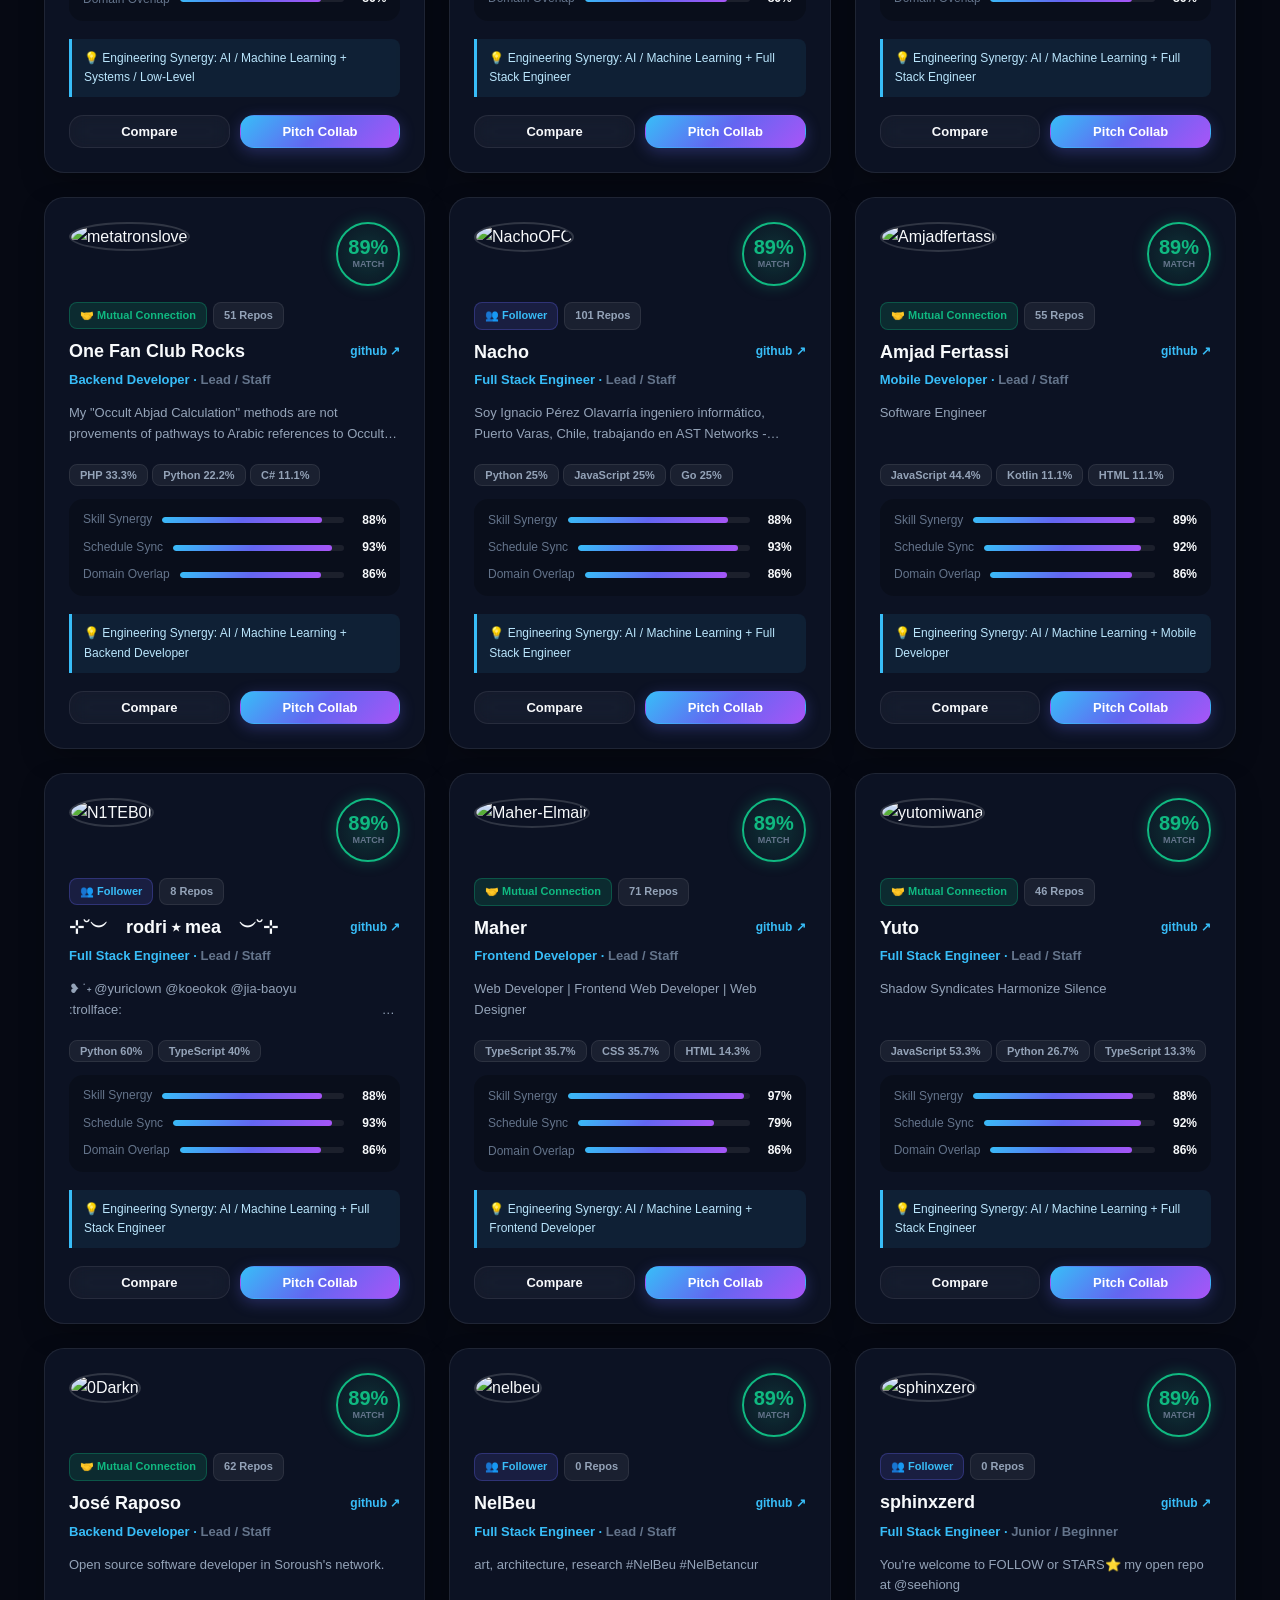
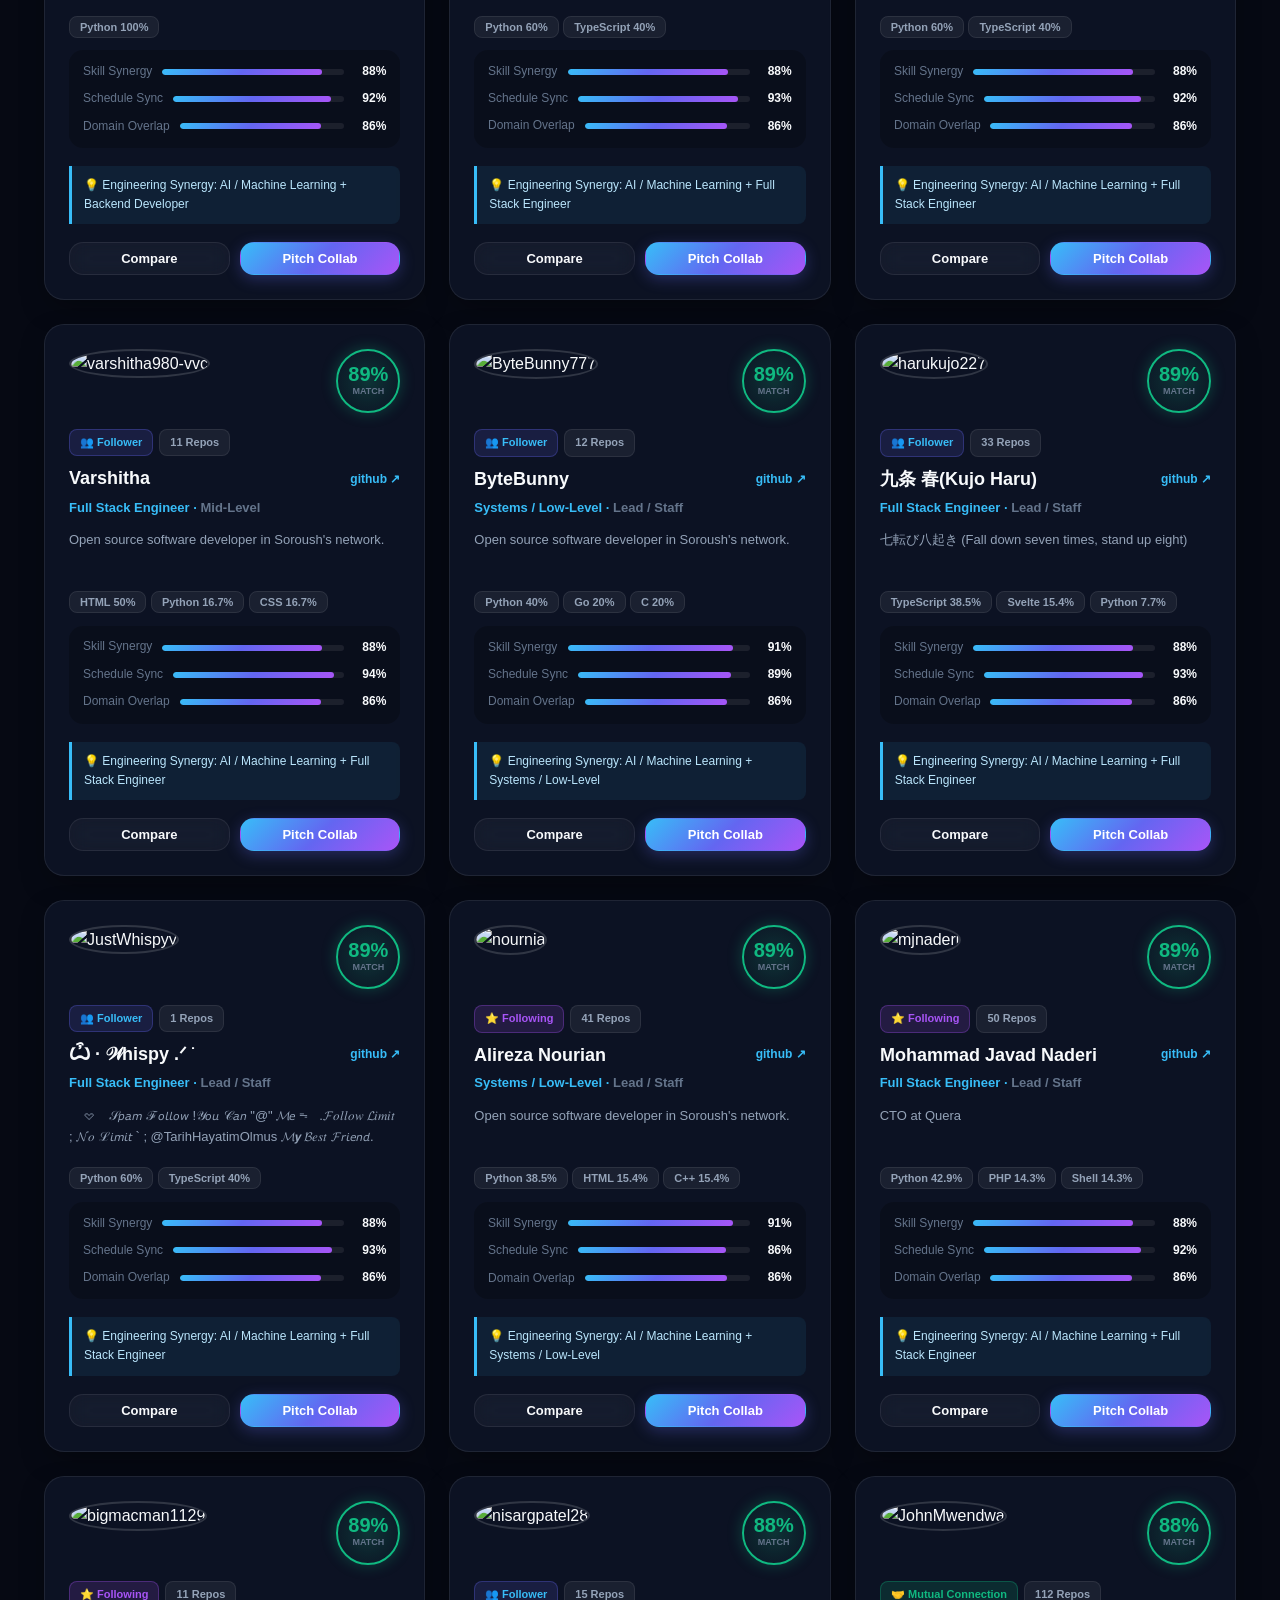
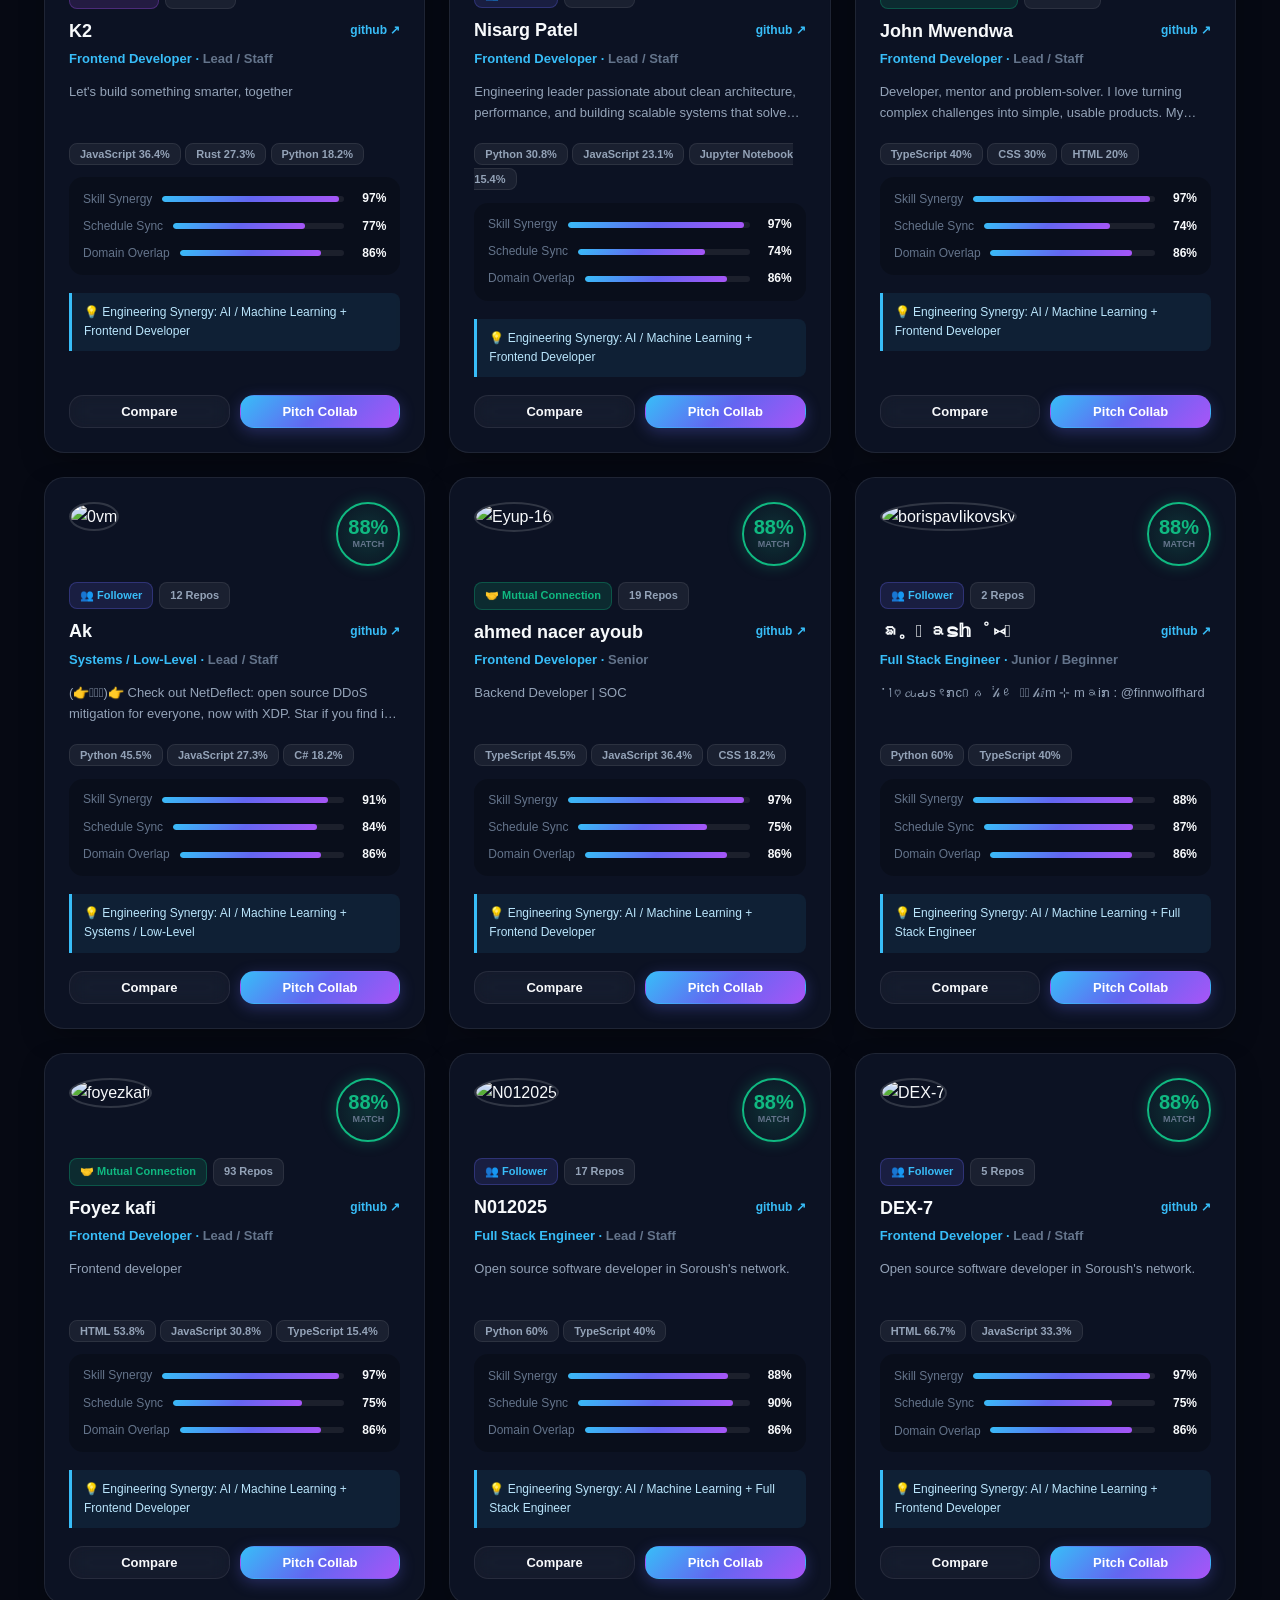
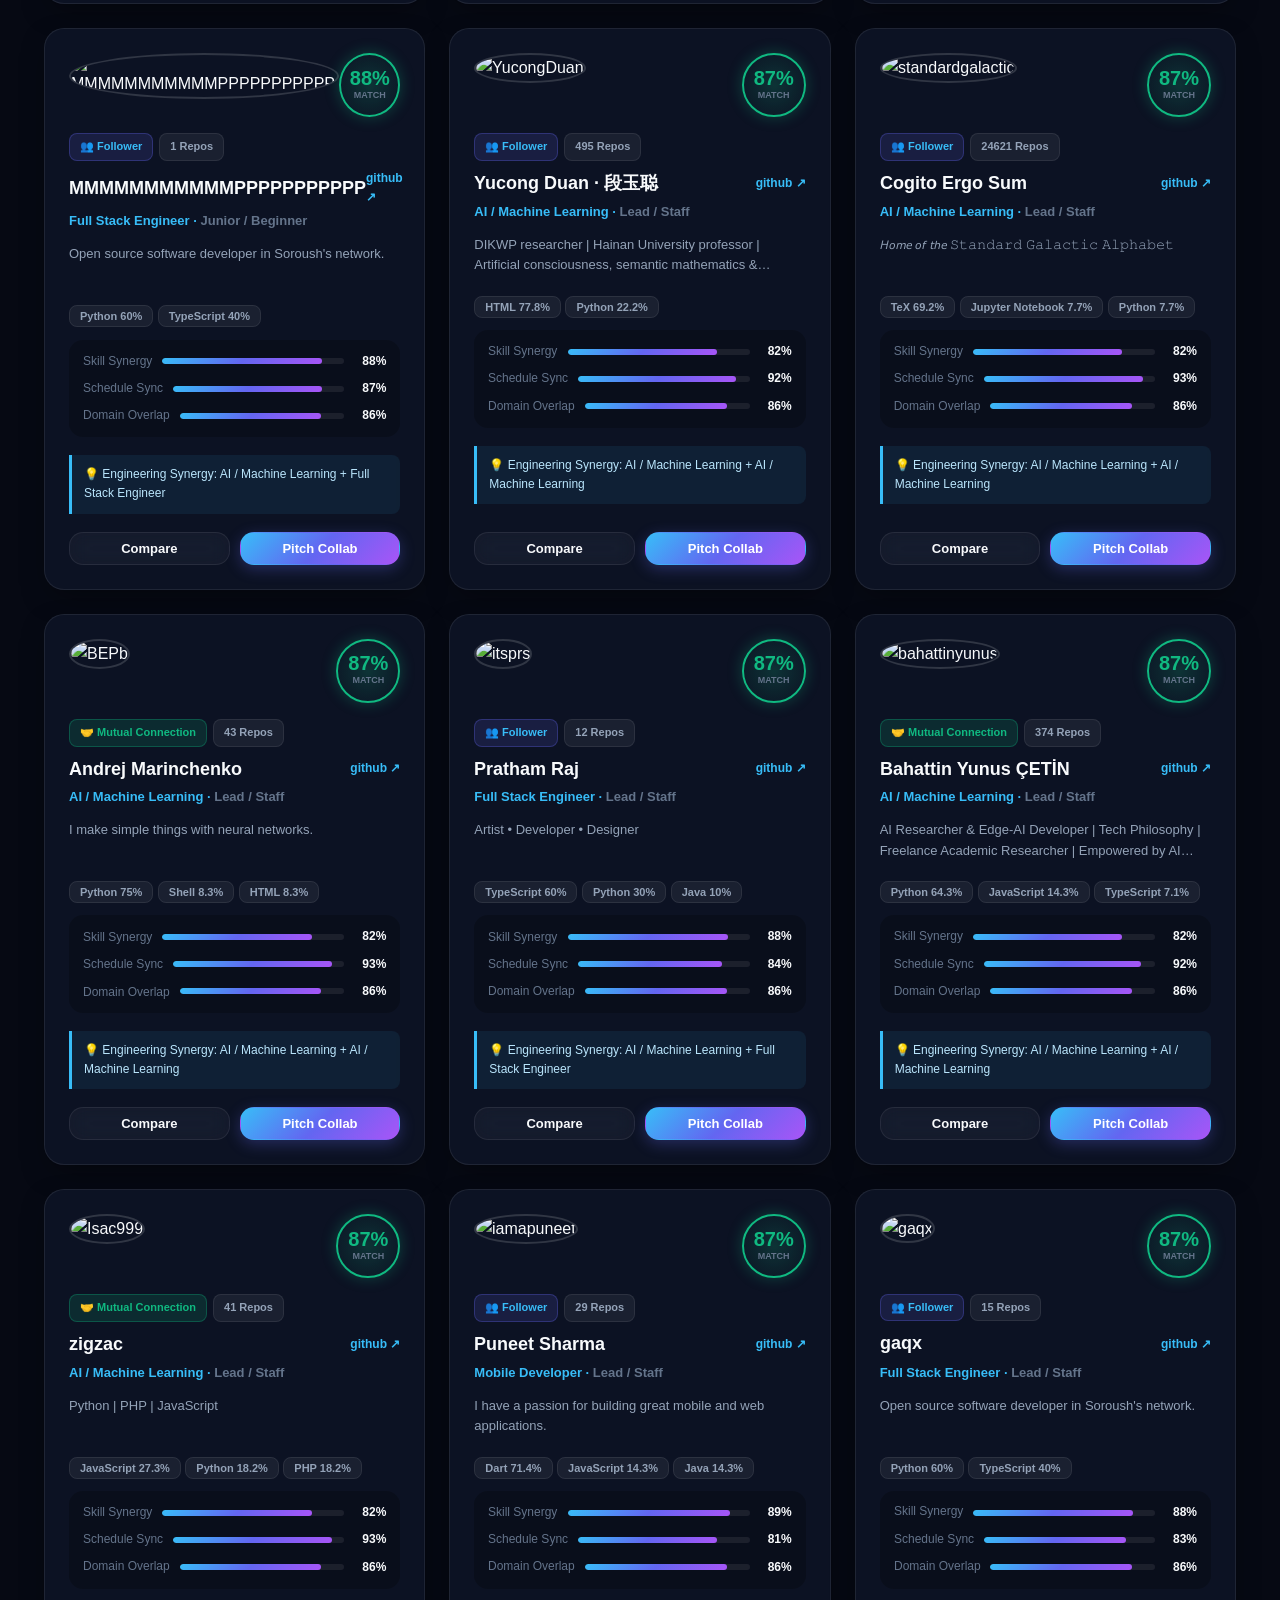
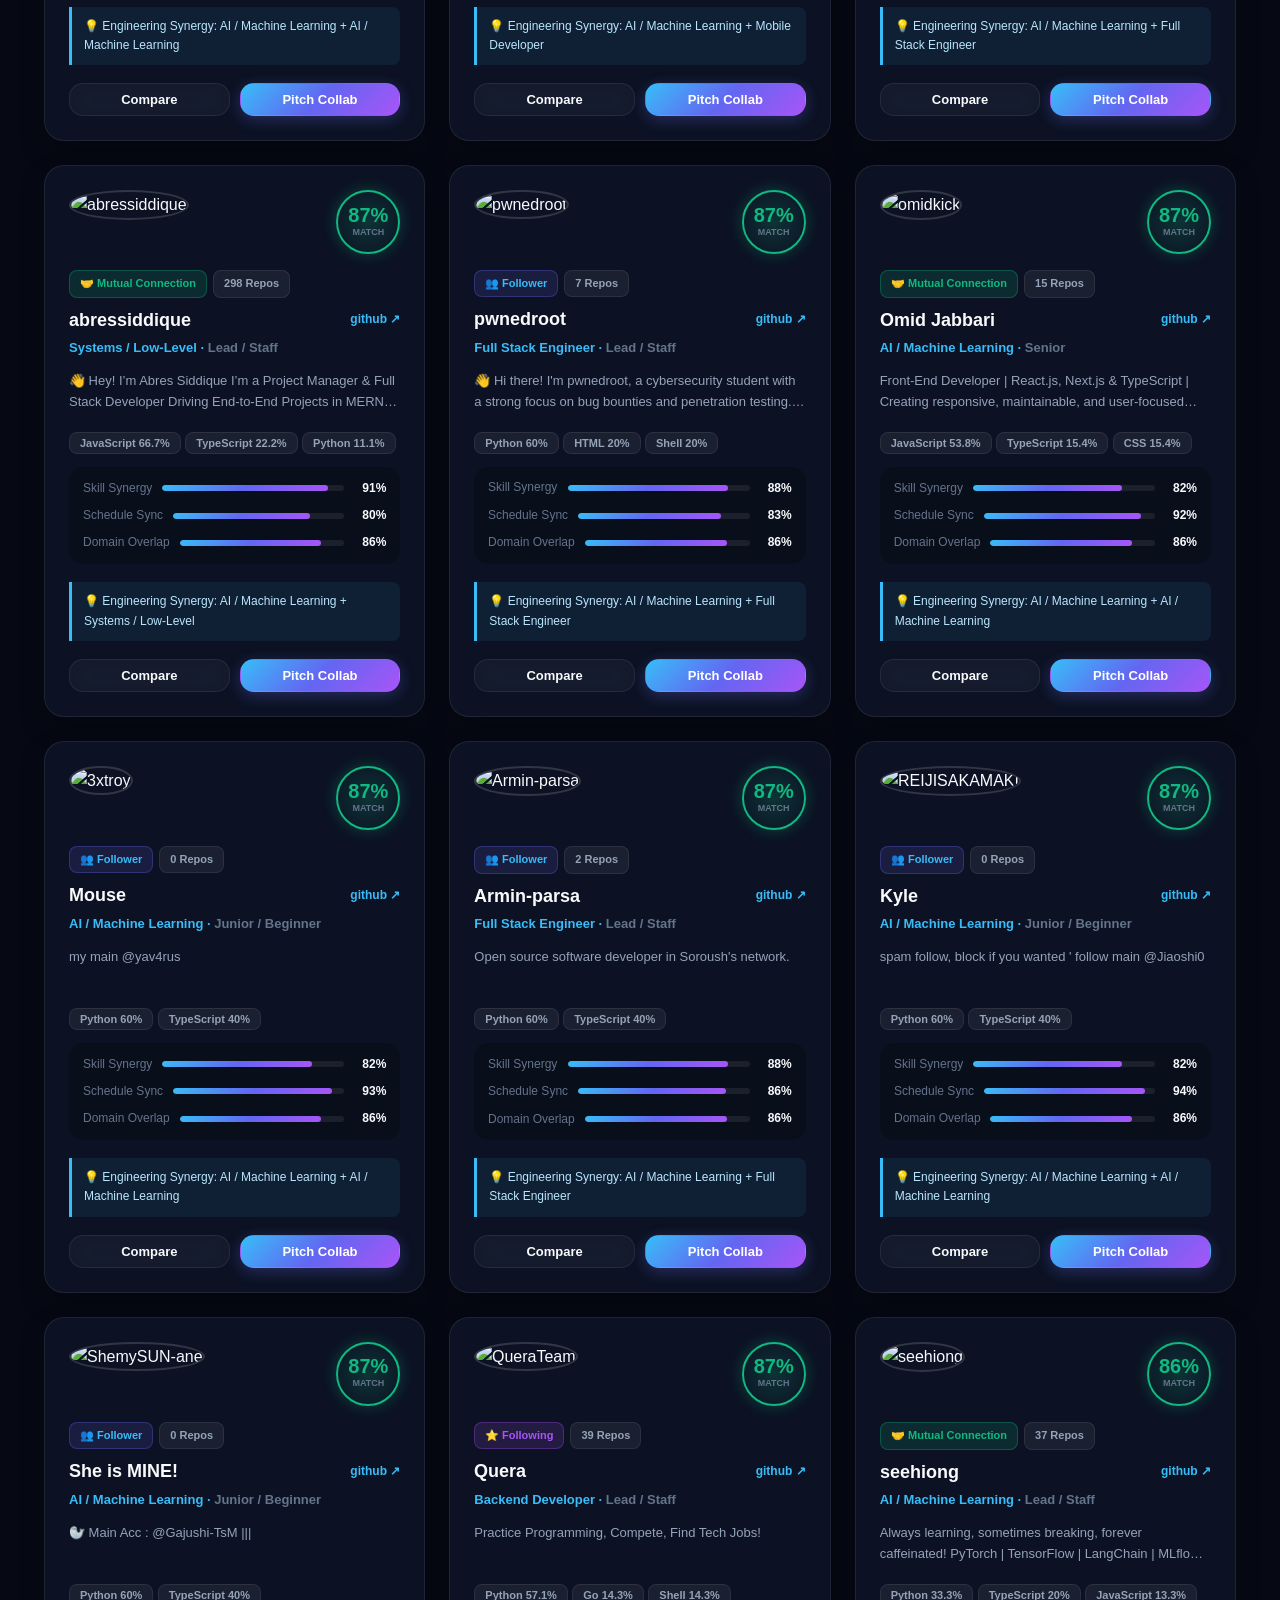
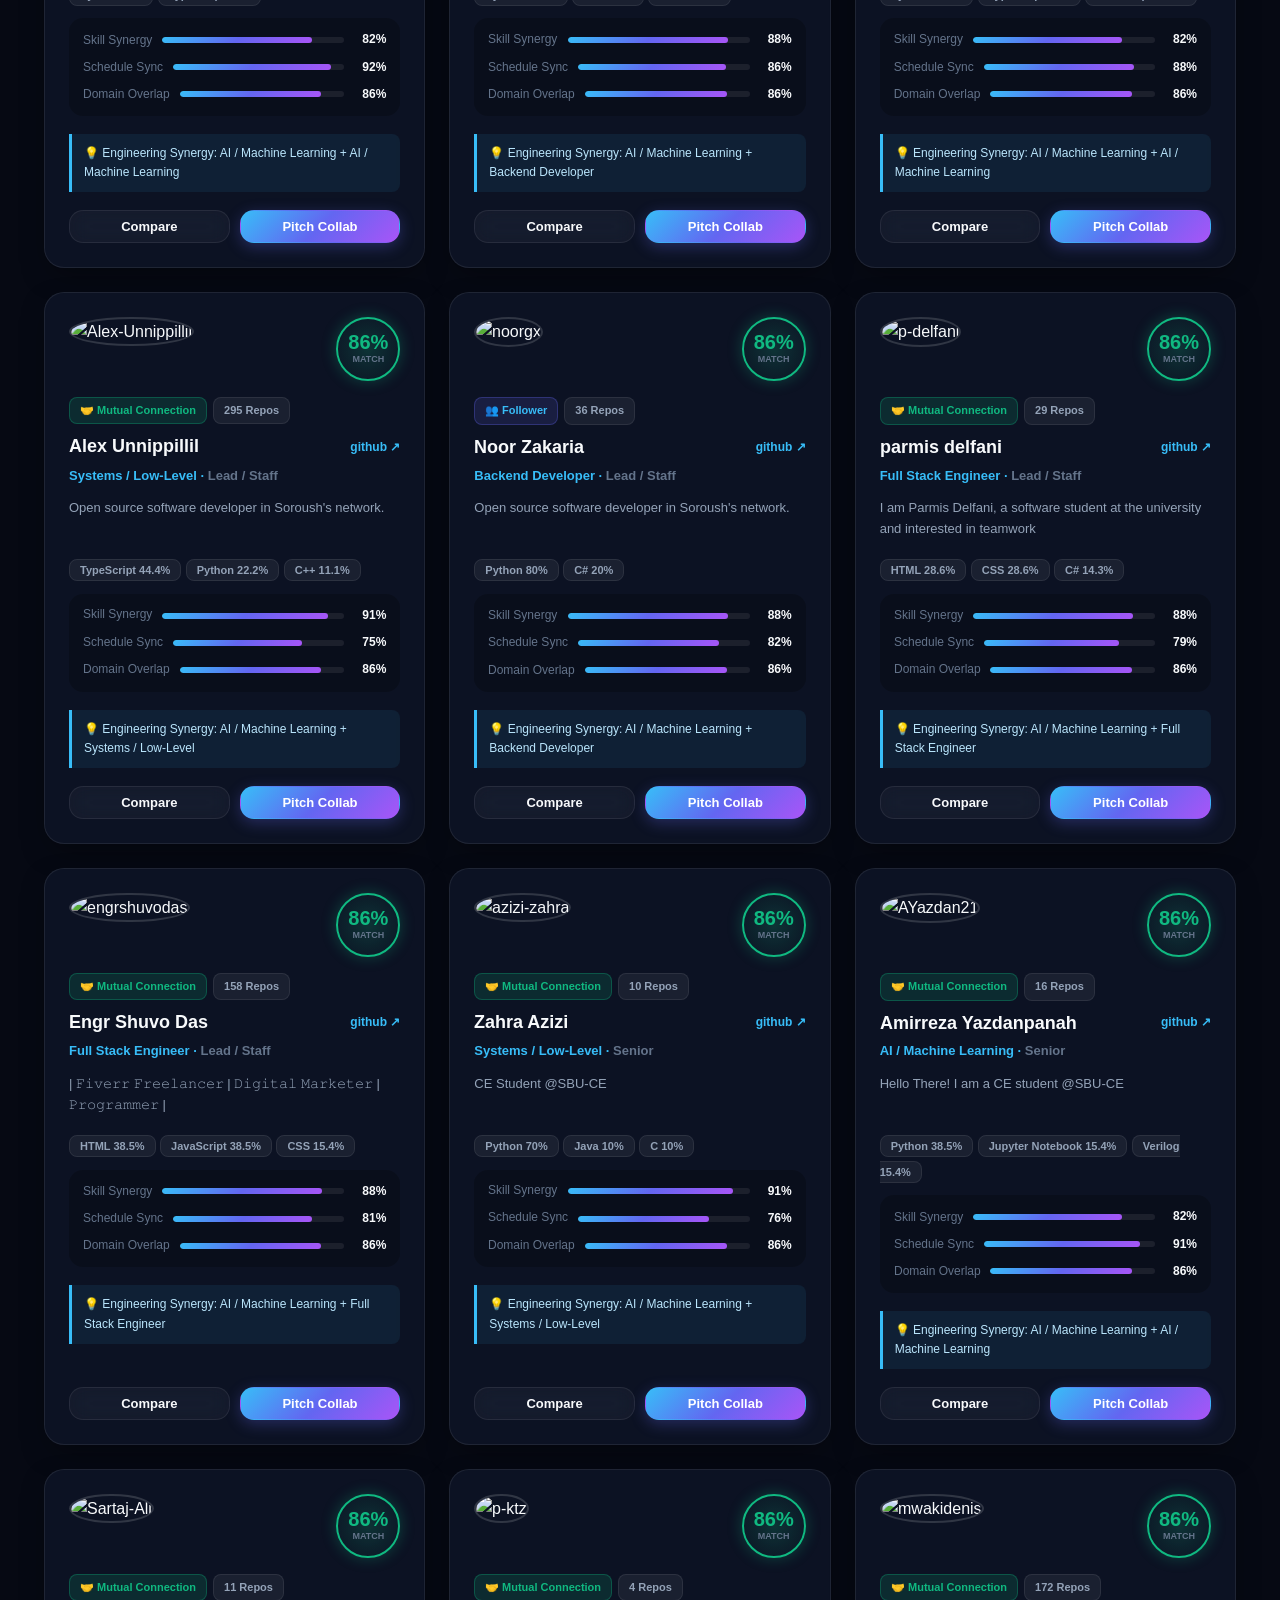
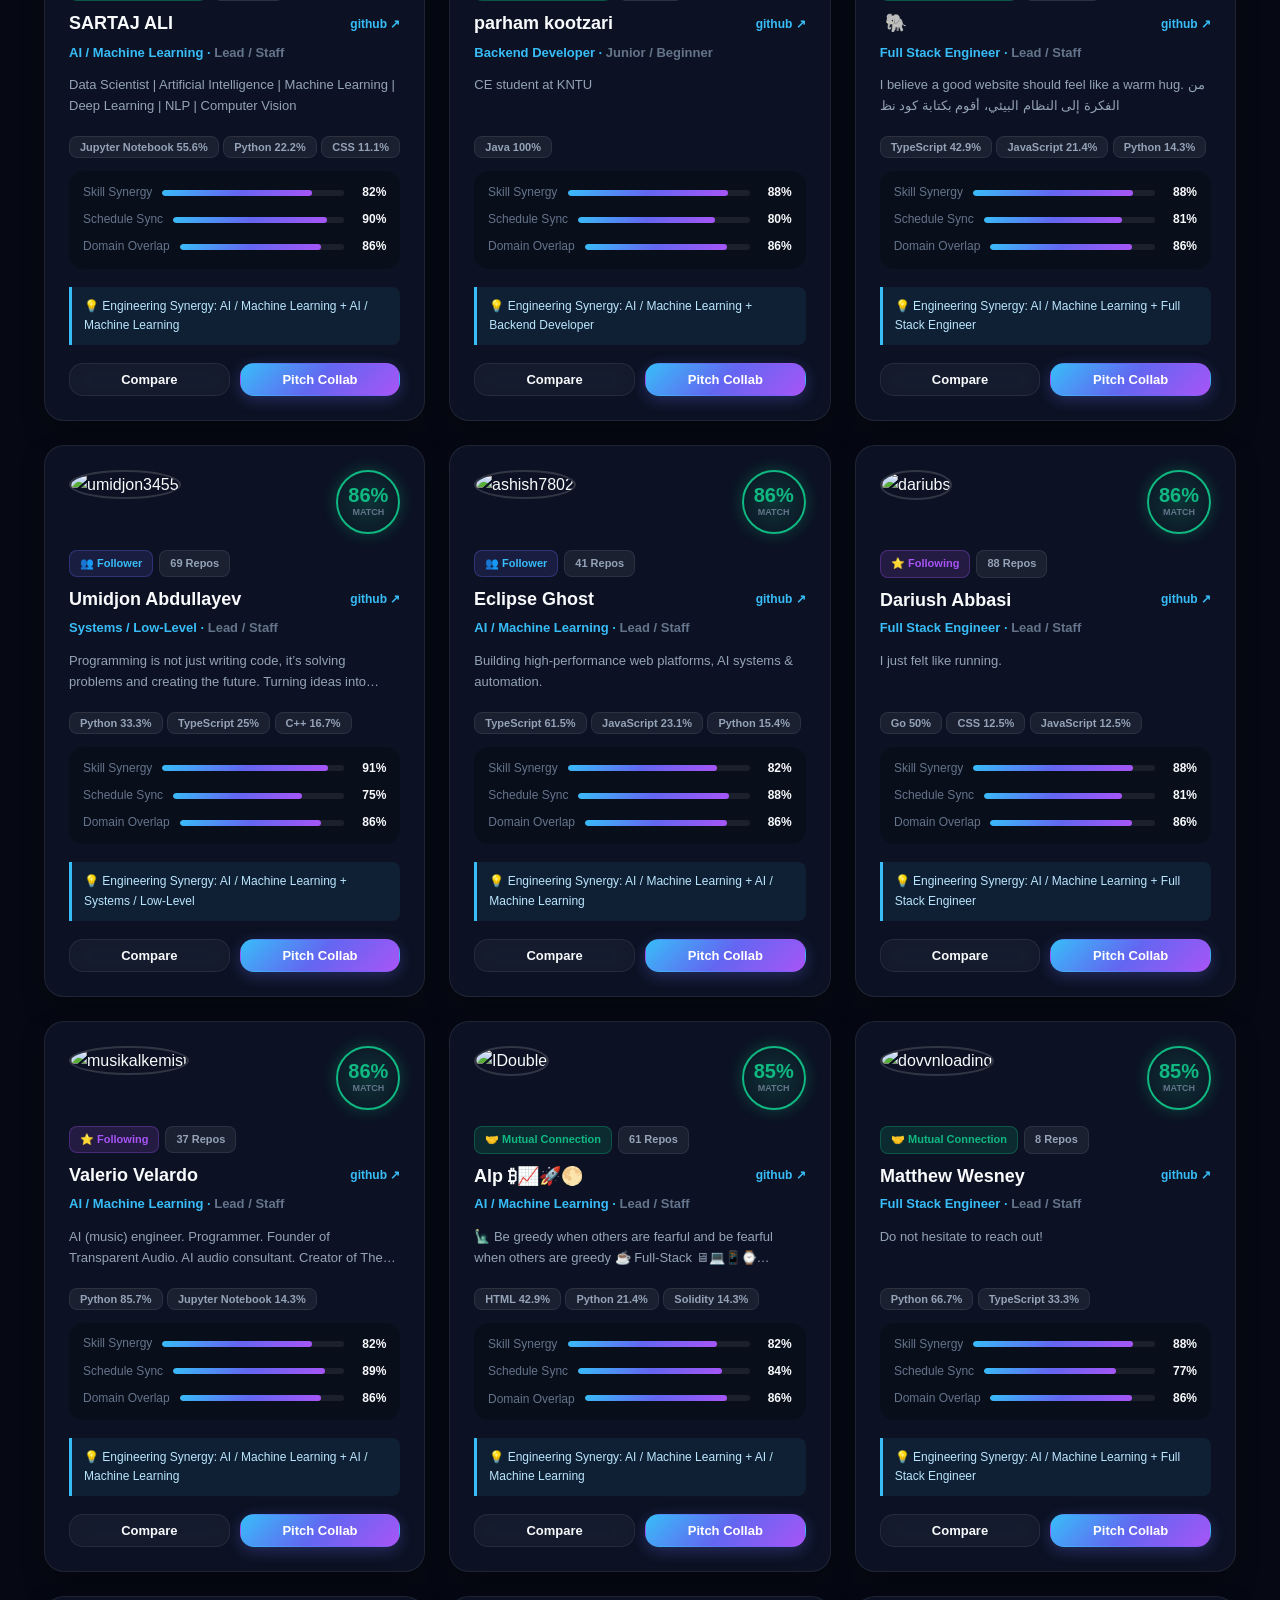
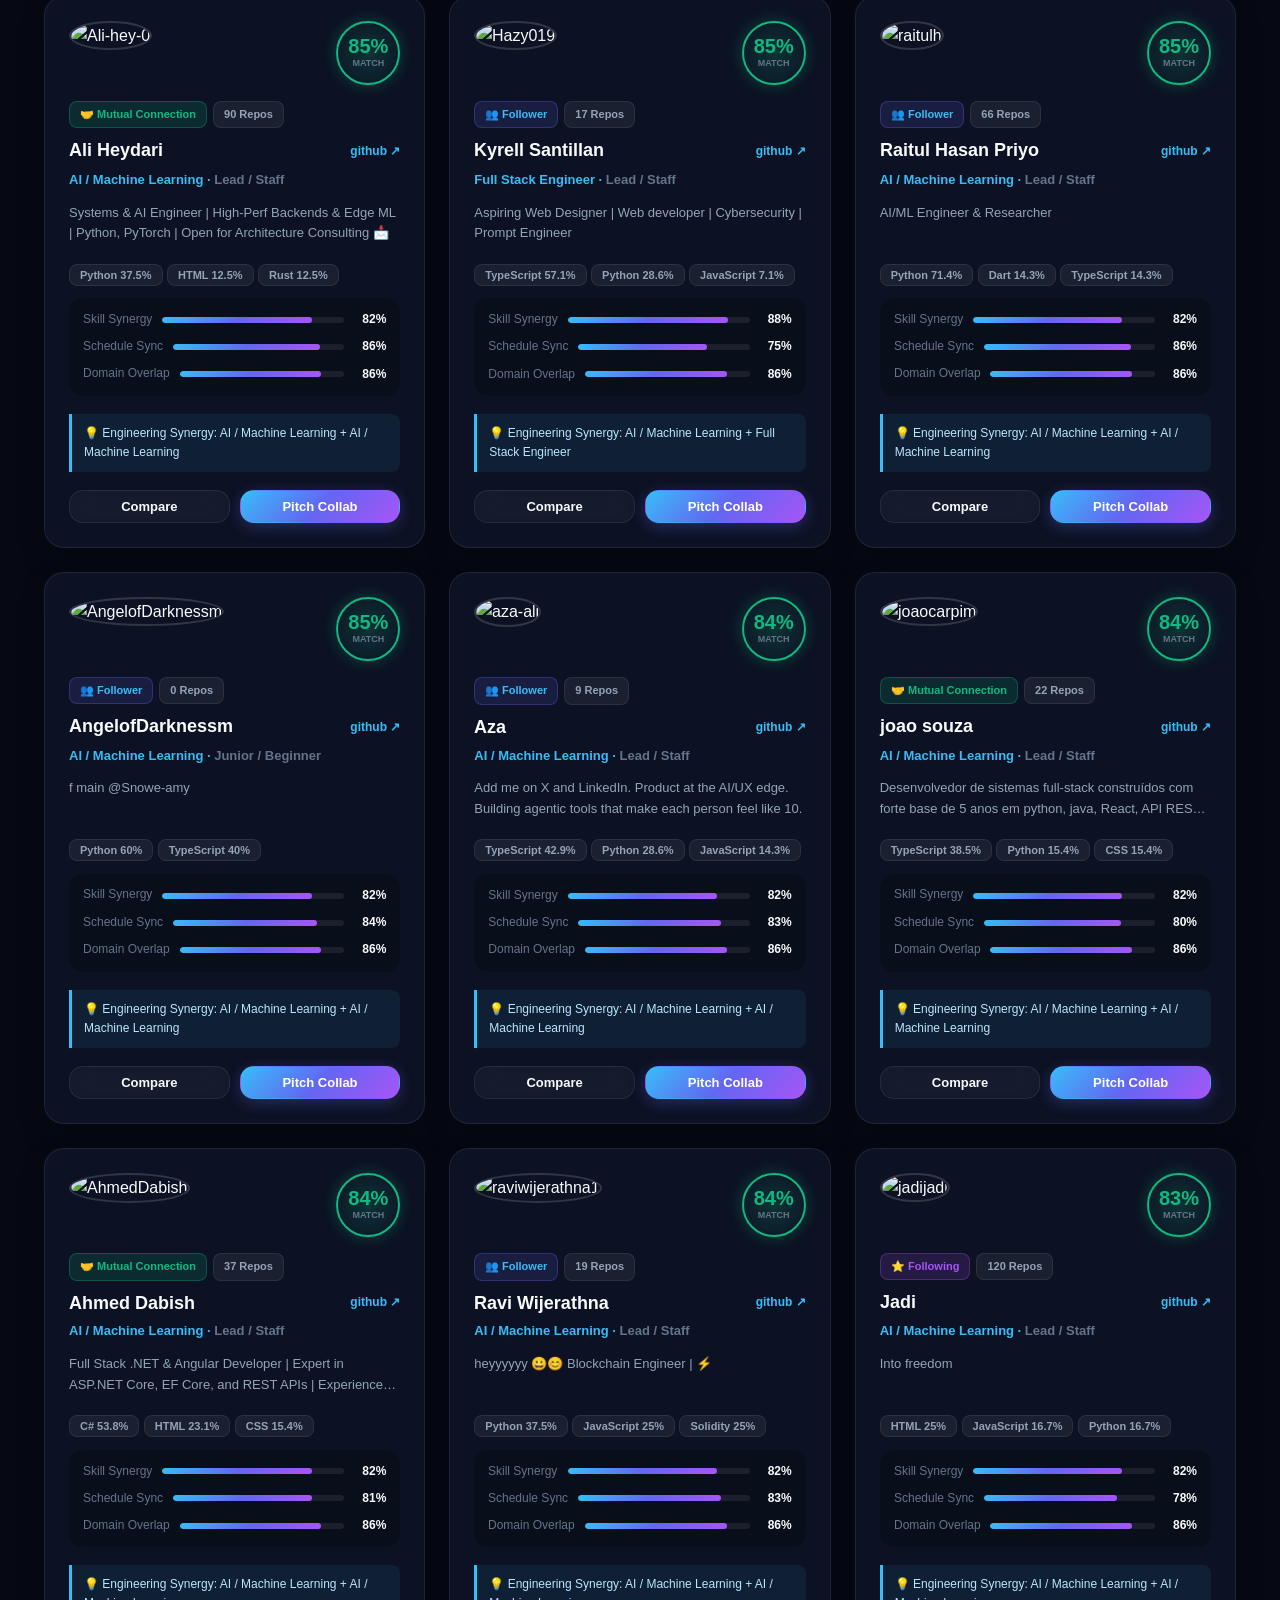
==== commit 623885db: "feat(network): integrate real GitHub network with 80 followers and following profiles" ====
--- a/frontend/index.html
+++ b/frontend/index.html
@@ -54,14 +54,17 @@
         </form>
       </div>
 
-      <!-- Quick Seed Selection -->
+      <!-- Quick Seed Selection from Soroush's Real Network -->
       <div class="quick-picks">
-        <span class="quick-label">Try quick demos:</span>
-        <button class="badge-tag active" data-user="SoroushSoleimani">SoroushSoleimani (Backend / AI)</button>
-        <button class="badge-tag" data-user="elena-codes">elena-codes (Frontend / UI)</button>
-        <button class="badge-tag" data-user="marcus-devops">marcus-devops (DevOps / Go)</button>
-        <button class="badge-tag" data-user="priya-ai">priya-ai (RAG / PyTorch)</button>
-        <button class="badge-tag" data-user="alex-systems">alex-systems (Rust / Systems)</button>
+        <span class="quick-label">Soroush's Network Quick Picks:</span>
+        <button class="badge-tag active" data-user="SoroushSoleimani">SoroushSoleimani (Host)</button>
+        <button class="badge-tag" data-user="jadijadi">jadijadi (Following)</button>
+        <button class="badge-tag" data-user="SharifiZarchi">SharifiZarchi (Following)</button>
+        <button class="badge-tag" data-user="QueraTeam">QueraTeam (Following)</button>
+        <button class="badge-tag" data-user="seehiong">seehiong (Mutual)</button>
+        <button class="badge-tag" data-user="p-delfani">p-delfani (Mutual)</button>
+        <button class="badge-tag" data-user="azizi-zahra">azizi-zahra (Mutual)</button>
+        <button class="badge-tag" data-user="dariubs">dariubs (Following)</button>
       </div>
     </section>
 
@@ -108,6 +111,12 @@
       </div>
 
       <div class="filter-selects">
+        <select id="networkFilter" class="select-custom">
+          <option value="">All Network (80 Developers)</option>
+          <option value="Mutual Connection">🤝 Mutual Connections</option>
+          <option value="Follower">👥 Followers</option>
+          <option value="Following">⭐ Following</option>
+        </select>
         <select id="roleFilter" class="select-custom">
           <option value="">All Roles</option>
           <option value="Frontend Developer">Frontend Developer</option>
@@ -116,12 +125,13 @@
           <option value="AI / Machine Learning">AI / Machine Learning</option>
           <option value="Systems / Low-Level">Systems / Low-Level</option>
           <option value="Mobile Developer">Mobile Developer</option>
+          <option value="Full Stack Engineer">Full Stack Engineer</option>
         </select>
         <select id="rhythmFilter" class="select-custom">
           <option value="">Any Schedule</option>
           <option value="Night Owl (Late Night)">Night Owl</option>
           <option value="Early Bird (Morning)">Early Bird</option>
-          <option value="Balanced">Steady All-Day</option>
+          <option value="Steady All-Day">Steady All-Day</option>
           <option value="Weekend Focus">Weekend Focus</option>
         </select>
       </div>
@@ -228,6 +238,7 @@
     </div>
   </footer>
 
+  <script src="js/network_data.js"></script>
   <script src="js/app.js"></script>
 </body>
 </html>
